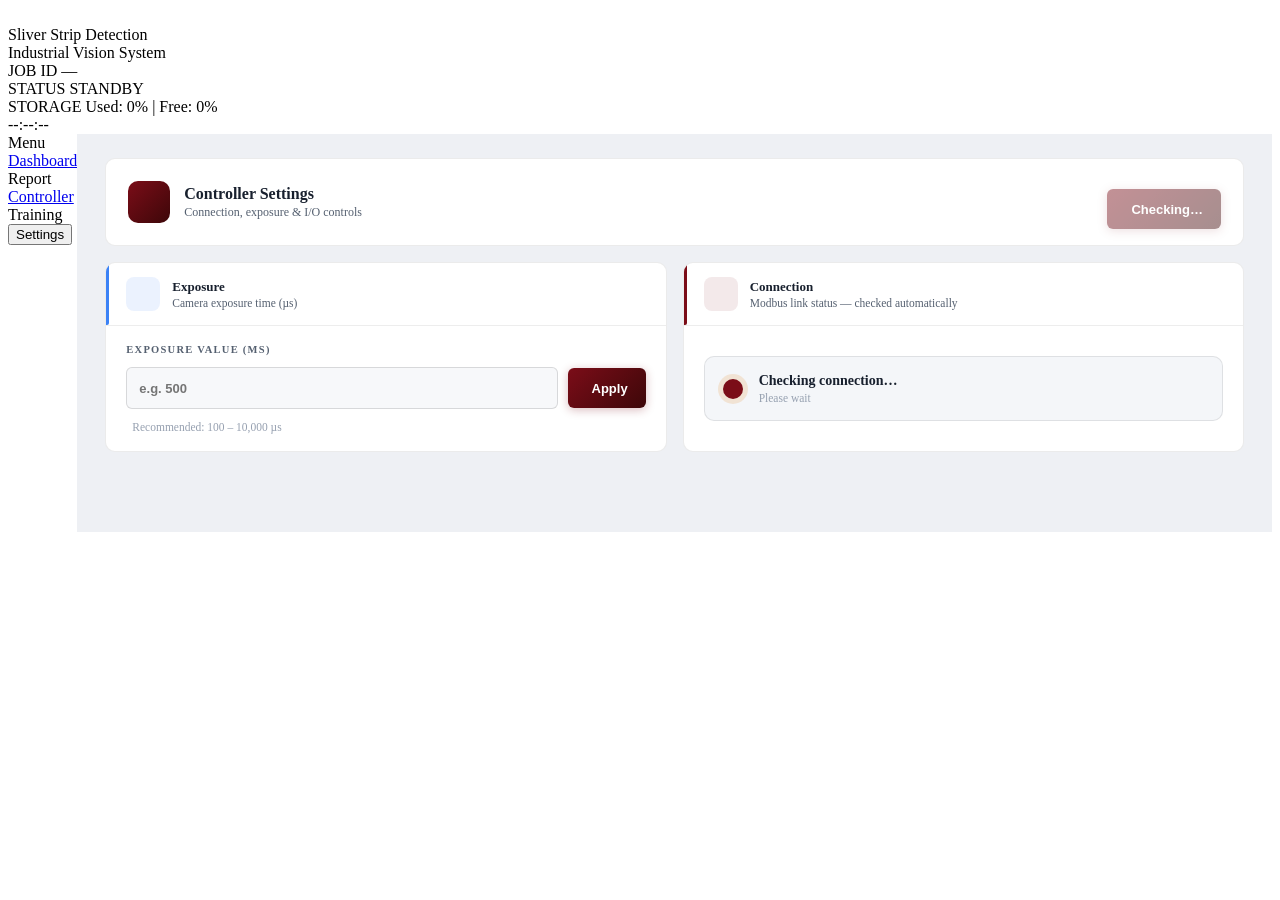
==== templates/controller.html @ 68f9f3d5 "Add controller HTML template for Sliver Strip Detection interface" ====
<!doctype html>
<html lang="en">

<head>
  <meta charset="utf-8" />
  <meta name="viewport" content="width=device-width,initial-scale=1" />
  <title>TEXA – Controller</title>
   <link rel="stylesheet" href="../static/css/all.min.css" />
  <link rel="stylesheet" href="../static/css/controller.css" />
 <link rel="stylesheet" href="../static/css/style.css" />
  <script src="qrc:///qtwebchannel/qwebchannel.js"></script>
</head>

<body>
  <div class="app">
    <!-- ═══ TOPBAR ═══ -->
    <header>
      <div class="logo-icon">
        <a href="index.html">
          <img src="../static/img/logo/logo.png" alt="" />
        </a>
      </div>
      <div class="brand">
        <div class="brand-name">Sliver Strip Detection</div>
        <div class="brand-sub">Industrial Vision System</div>
      </div>

      <div class="header-pills">
        <div class="pill">
          <span class="pill-dot" id="jobColorDot" style="background: #16a34a"></span>
          <span class="pill-lbl">JOB ID</span>
          <span class="pill-val" id="jobIdLabel">—</span>
        </div>
        <div class="pill">
          <span class="pill-dot live" id="statusDot"></span>
          <span class="pill-lbl">STATUS</span>
          <span class="pill-val" id="statusLabel">STANDBY</span>
        </div>
        <div class="pill">
          <span class="pill-lbl">STORAGE</span>
          <span class="pill-val" id="storageLabel">Used: 0% | Free: 0%</span>
        </div>
        <!-- <div class="pill">
          <span class="pill-lbl">DEFECTS</span>
          <span class="pill-val" id="hdrDefects">0</span>
        </div> -->

        <!-- <div class="pill">
          <span class="pill-lbl">ACCURACY</span>
          <span class="pill-val">98.4%</span>
        </div> -->
      </div>

      <div class="hdr-clock" id="clock">--:--:--</div>
    </header>

    <div class="body-wrap">
      <!-- ═══ SIDEBAR ═══ -->
      <aside>
        <div class="sec-lbl">Menu</div>
        <a href="index.html" class="nav-btn active" id="menuDashboard">
          <i class="fa-solid fa-gauge"></i> Dashboard
        </a>
        <div class="nav-btn" onclick="bridge?.goReport()" id="menuReport">
          <i class="fas fa-file-lines"></i> Report
        </div>
        <a
          class="nav-btn"
          href="controller.html"
          
        >
          <i class="fas fa-sliders"></i> Controller
      </a>
        <div _href="training.html" onclick="bridge?.goTraining()" class="nav-btn" id="menuTraining">
          <i class="fas fa-graduation-cap"></i> Training
        </div>
        <button class="nav-btn" onclick="openSettings()" id="menuSettings">
          <i class="fas fa-gear"></i> Settings
        </button>

      
      </aside>

      <!-- ═══ MAIN ═══ -->
      <main class="ctrl-main">
        <!-- ── PAGE HEADER ── -->
        <div class="ctrl-page-header">
          <div class="ctrl-page-header-left">
            <div class="ctrl-page-icon">
              <i class="fa-solid fa-sliders"></i>
            </div>
            <div>
              <div class="ctrl-page-name">Controller Settings</div>
              <div class="ctrl-page-sub">
                Connection, exposure &amp; I/O controls
              </div>
            </div>
          </div>
          <div class="ctrl-status-badge d-none" id="globalStatus">
            <span class="ctrl-status-dot pulse"></span>
            <span class="ctrl-status-text">Connecting…</span>
          </div>
          <div class="conn-refresh-row">
            <button class="prim-btn" id="connRefreshBtn" onclick="checkConnection()">
              <i class="fa-solid fa-rotate-right"></i>Refresh
            </button>
          </div>
        </div>

        <!-- ── TOP ROW: Exposure + Connection ── -->
        <div class="ctrl-grid-2">
          <!-- ① EXPOSURE CARD -->
          <div class="ctrl-card">
            <div class="ctrl-card-head accent-blue">
              <div class="ctrl-card-head-icon">
                <i class="fa-solid fa-camera"></i>
              </div>
              <div>
                <div class="ctrl-card-title">Exposure</div>
                <div class="ctrl-card-desc">Camera exposure time (µs)</div>
              </div>
            </div>
            <div class="ctrl-card-body">
              <label class="ctrl-field-label">Exposure Value (µs)</label>
              <div class="ctrl-inline-row">
                <input type="number" id="exposureInput" class="ctrl-input" min="0" max="100000" step="1"
                  inputmode="numeric" pattern="[0-9]*" placeholder="e.g. 500" />
                <button class="prim-btn" id="ctrlApplyBtn">
                  <i class="fa-solid fa-check"></i>Apply
                </button>
              </div>
              <div class="ctrl-hint">
                <i class="fa-solid fa-circle-info"></i>
                Recommended: 100 – 10,000 µs
              </div>
            </div>
          </div>

          <!-- ② CONNECTION CARD (auto-checked on load, no manual controls) -->
          <div class="ctrl-card">
            <div class="ctrl-card-head accent-brand">
              <div class="ctrl-card-head-icon">
                <i class="fa-solid fa-network-wired"></i>
              </div>
              <div>
                <div class="ctrl-card-title">Connection</div>
                <div class="ctrl-card-desc">
                  Modbus link status — checked automatically
                </div>
              </div>
            </div>
            <div class="ctrl-card-body conn-card-body">
              <div class="conn-status-wrap" id="connBanner">
                <div class="conn-dot-large pulse" id="connDot"></div>
                <div>
                  <div class="conn-status-text" id="connText">
                    Checking connection…
                  </div>
                  <div class="conn-status-sub" id="connSub">Please wait</div>
                </div>
              </div>

            </div>
          </div>
        </div>
        <!-- end .ctrl-grid-2 -->

        <!-- ③ MODE CARD -->
        <div id="modeSection" class="hidden-section">
          <div class="ctrl-card">
            <div class="ctrl-card-head accent-green">
              <div class="ctrl-card-head-icon">
                <i class="fa-solid fa-circle-half-stroke"></i>
              </div>
              <div>
                <div class="ctrl-card-title">Operation Mode</div>
                <div class="ctrl-card-desc">Operation mode control</div>
              </div>
              <span class="mode-status-pill" id="modeStatusPill">IDLE</span>
            </div>
            <div class="ctrl-card-body d-none">
              <div class="mode-seg " id="modeSeg" data-mode="none">
                <div class="mode-seg-glider" id="modeGlider"></div>
                <button class="mode-seg-opt" id="btnAuto" data-active="false">
                  <i class="fa-solid fa-bolt"></i><span>AUTO</span>
                </button>
                <button class="mode-seg-opt" id="btnManual" data-active="false">
                  <i class="fa-solid fa-hand"></i><span>MANUAL</span>
                </button>
              </div>
            </div>
          </div>
        </div>

        <!-- ④ MANUAL CONTROLS — 6 toggles -->
        <div id="manualSection" class="hidden-section">
          <div class="ctrl-card">
            <div class="ctrl-card-head accent-amber">
              <div class="ctrl-card-head-icon">
                <i class="fa-solid fa-wrench"></i>
              </div>
              <div>
                <div class="ctrl-card-title">Manual Controls</div>
                <div class="ctrl-card-desc">
                  Manual I/O controls — click to toggle
                </div>
              </div>
            </div>
            <div class="ctrl-card-body">
              <div class="io-grid">

                <!-- Gripper -->
                <div class="io-box" id="gripperCard" data-on="false">
                  <div class="io-box-top">
                    <div class="io-box-icon">
                      <i class="fa-solid fa-hand-rock"></i>
                    </div>
                    <label class="sw">
                      <input type="checkbox" id="gripperToggle" data-device="gripper" data-fn="setGripper" />
                      <span class="sw-track"></span>
                    </label>
                  </div>
                  <div class="io-box-name">Gripper</div>
                  <div class="io-box-sub">Mechanical grip actuator</div>
                  <div class="io-box-status-wrap">
                    <span class="io-state-off">
                      <i class="fa-solid fa-circle-xmark"></i> Gripper is OFF
                    </span>
                    <span class="io-state-on d-none">
                      <i class="fa-solid fa-circle-check"></i> Gripper is ON
                    </span>
                  </div>
                </div>

                <!-- UV Light -->
                <div class="io-box" id="uvCard" data-on="false">
                  <div class="io-box-top">
                    <div class="io-box-icon">
                      <i class="fa-solid fa-sun"></i>
                    </div>
                    <label class="sw">
                      <input type="checkbox" id="uvToggle" data-device="uv" data-fn="setUVLight" />
                      <span class="sw-track"></span>
                    </label>
                  </div>
                  <div class="io-box-name">UV Light</div>
                  <div class="io-box-sub">Ultraviolet illumination</div>
                  <div class="io-box-status-wrap">
                    <span class="io-state-off">
                      <i class="fa-solid fa-circle-xmark"></i> UV Light is OFF
                    </span>
                    <span class="io-state-on d-none">
                      <i class="fa-solid fa-circle-check"></i> UV Light is ON
                    </span>
                  </div>
                </div>

                <!-- Relay 1 -->
                <div class="io-box" id="relay1Card" data-on="false">
                  <div class="io-box-top">
                    <div class="io-box-icon">
                      <i class="fa-solid fa-bolt"></i>
                    </div>
                    <label class="sw">
                      <input type="checkbox" id="relay1Toggle" data-device="relay1" data-fn="setRelay1" />
                      <span class="sw-track"></span>
                    </label>
                  </div>
                  <div class="io-box-name">Relay 1</div>
                  <div class="io-box-sub">Output relay channel 1</div>
                  <div class="io-box-status-wrap">
                    <span class="io-state-off">
                      <i class="fa-solid fa-circle-xmark"></i> Relay 1 is OFF
                    </span>
                    <span class="io-state-on d-none">
                      <i class="fa-solid fa-circle-check"></i> Relay 1 is ON
                    </span>
                  </div>
                </div>

                <!-- Relay 2 -->
                <div class="io-box" id="relay2Card" data-on="false">
                  <div class="io-box-top">
                    <div class="io-box-icon">
                      <i class="fa-solid fa-bolt"></i>
                    </div>
                    <label class="sw">
                      <input type="checkbox" id="relay2Toggle" data-device="relay2" data-fn="setRelay2" />
                      <span class="sw-track"></span>
                    </label>
                  </div>
                  <div class="io-box-name">Relay 2</div>
                  <div class="io-box-sub">Output relay channel 2</div>
                  <div class="io-box-status-wrap">
                    <span class="io-state-off">
                      <i class="fa-solid fa-circle-xmark"></i> Relay 2 is OFF
                    </span>
                    <span class="io-state-on d-none">
                      <i class="fa-solid fa-circle-check"></i> Relay 2 is ON
                    </span>
                  </div>
                </div>

                <!-- Conveyor Belt -->
                <div class="io-box" id="conveyorCard" data-on="false">
                  <div class="io-box-top">
                    <div class="io-box-icon">
                      <i class="fa-solid fa-arrows-left-right"></i>
                    </div>
                    <label class="sw">
                      <input type="checkbox" id="conveyorToggle" data-device="conveyor" data-fn="setConveyor" />
                      <span class="sw-track"></span>
                    </label>
                  </div>
                  <div class="io-box-name">Conveyor Belt</div>
                  <div class="io-box-sub">Belt motor control</div>
                  <div class="io-box-status-wrap">
                    <span class="io-state-off">
                      <i class="fa-solid fa-circle-xmark"></i> Conveyor Belt is OFF
                    </span>
                    <span class="io-state-on d-none">
                      <i class="fa-solid fa-circle-check"></i> Conveyor Belt is ON
                    </span>
                  </div>
                </div>

                <!-- Sensor Light -->
                <div class="io-box" id="sensorCard" data-on="false">
                  <div class="io-box-top">
                    <div class="io-box-icon">
                      <i class="fa-solid fa-lightbulb"></i>
                    </div>
                    <label class="sw">
                      <input type="checkbox" id="sensorToggle" data-device="sensor" data-fn="setSensorLight" />
                      <span class="sw-track"></span>
                    </label>
                  </div>
                  <div class="io-box-name">Sensor Light</div>
                  <div class="io-box-sub">Inspection ring light</div>
                  <div class="io-box-status-wrap">
                    <span class="io-state-off">
                      <i class="fa-solid fa-circle-xmark"></i> Sensor Light is OFF
                    </span>
                    <span class="io-state-on d-none">
                      <i class="fa-solid fa-circle-check"></i> Sensor Light is ON
                    </span>
                  </div>
                </div>

              </div>
              <!-- end .io-grid -->
            </div>
          </div>
        </div>
      </main>
    </div>
  </div>

  <!-- TOAST -->
  <div class="toast" id="toast"></div>

  <!-- ═══ ERROR MODAL ═══ -->
  <div class="err-overlay" id="errOverlay" style="display: none">
    <div class="err-box">
      <div class="err-icon-ring">
        <i class="fa-solid fa-triangle-exclamation"></i>
      </div>
      <div class="err-title">Error</div>
      <div class="err-msg" id="errMsg"></div>
      <button class="err-dismiss-btn" id="errDismiss">
        <i class="fa-solid fa-xmark"></i>Dismiss
      </button>
    </div>
  </div>
  <script src="../static/script/controller.js"></script>
</body>

</html>
---- static/css/controller.css ----
/* ================================================================
   CONTROLLER.CSS — Simple, neat design. No gap; margin only.
================================================================ */

/* ── Body layout ── */
.body-wrap {
  display: flex;
  flex: 1;
  overflow: hidden;
}

/* ── Toast ── */
.toast {
  position: fixed;
  right: 24px;
  top: 24px;
  padding: 12px 20px;
  border-radius: 8px;
  background: #fff;
  font-size: 13px;
  font-weight: 700;
  box-shadow:
    0 6px 24px rgba(0, 0, 0, 0.13),
    0 2px 6px rgba(0, 0, 0, 0.06);
  display: none;
  z-index: 3000;
  animation: toastSlide 0.24s cubic-bezier(0.34, 1.3, 0.64, 1);
}
@keyframes toastSlide {
  from {
    transform: translateX(40px);
    opacity: 0;
  }
  to {
    transform: translateX(0);
    opacity: 1;
  }
}
.toast.ok {
  border-left: 4px solid var(--green, #16a34a);
  color: #15803d;
}
.toast.err {
  border-left: 4px solid var(--err, #c81c28);
  color: #b91c1c;
}
.toast.warn {
  border-left: 4px solid var(--amber, #7b0d18);
  color: #b45309;
}

/* ================================================================
   MAIN CANVAS
================================================================ */
.ctrl-main {
  flex: 1;
  overflow-y: auto;
  background: var(--bg, #eef0f4);
  padding: 24px 28px 48px;
  display: flex;
  flex-direction: column;
}

/* Vertical spacing between every direct child — margin only */
.ctrl-main > * + * {
  margin-top: 16px;
}

/* ================================================================
   PAGE HEADER
================================================================ */
.ctrl-page-header {
  display: flex;
  align-items: center;
  justify-content: space-between;
  background: var(--panel, #fff);
  border-radius: var(--r-lg, 10px);
  border: 1px solid var(--border, rgba(0, 0, 0, 0.08));
  box-shadow: var(--shadow-sm);
  padding: 16px 22px;
}

.ctrl-page-header-left {
  display: flex;
  align-items: center;
}

.ctrl-page-icon {
  width: 42px;
  height: 42px;
  border-radius: 10px;
  background: linear-gradient(
    135deg,
    var(--brand, #7b0d18) 0%,
    var(--brand-deeper, #3d0709) 100%
  );
  color: #fff;
  display: flex;
  align-items: center;
  justify-content: center;
  font-size: 17px;
  flex-shrink: 0;
  margin-right: 14px;
}

.ctrl-page-name {
  font-size: 16px;
  font-weight: 800;
  color: var(--text, #18202e);
}

.ctrl-page-sub {
  font-size: 12px;
  color: var(--text-dim, #556070);
  margin-top: 2px;
}

/* Global status badge */
.ctrl-status-badge {
  display: flex;
  align-items: center;
  padding: 8px 16px;
  border-radius: 999px;
  background: #f4f6f9;
  border: 1px solid var(--border);
  font-size: 12px;
  font-weight: 700;
  color: var(--text, #18202e);
  letter-spacing: 0.02em;
}

.ctrl-status-dot {
  width: 9px;
  height: 9px;
  border-radius: 50%;
  flex-shrink: 0;
  margin-right: 9px;
  transition:
    background 0.3s,
    box-shadow 0.3s;
}
.ctrl-status-dot.idle {
  background: #94a3b8;
}
.ctrl-status-dot.ok {
  background: var(--green, #16a34a);
  box-shadow: 0 0 0 3px rgba(22, 163, 74, 0.18);
}
.ctrl-status-dot.err {
  background: var(--err, #c81c28);
  box-shadow: 0 0 0 3px rgba(200, 28, 40, 0.18);
}
.ctrl-status-dot.pulse {
  background: var(--amber, #7b0d18);
  animation: dotPulse 0.9s ease-in-out infinite;
}

@keyframes dotPulse {
  0%,
  100% {
    opacity: 1;
    box-shadow: 0 0 0 3px rgba(217, 119, 6, 0.22);
  }
  50% {
    opacity: 0.35;
    box-shadow: 0 0 0 2px rgba(217, 119, 6, 0.08);
  }
}

/* ================================================================
   2-COLUMN ROW — margin only, no gap
================================================================ */
.ctrl-grid-2 {
  display: flex;
  align-items: stretch;
}

.ctrl-grid-2 > .ctrl-card {
  flex: 1;
}

.ctrl-grid-2 > .ctrl-card + .ctrl-card {
  margin-left: 16px;
}

/* ================================================================
   CARD
================================================================ */
.ctrl-card {
  background: var(--panel, #fff);
  border-radius: var(--r-lg, 10px);
  border: 1px solid var(--border, rgba(0, 0, 0, 0.08));
  box-shadow: var(--shadow-sm);
  overflow: hidden;
  display: flex;
  flex-direction: column;
}

/* ── Card header strip ── */
.ctrl-card-head {
  display: flex;
  align-items: center;
  padding: 14px 20px;
  border-bottom: 1px solid var(--border, rgba(0, 0, 0, 0.07));
  position: relative;
}

.ctrl-card-head::before {
  content: "";
  position: absolute;
  left: 0;
  top: 0;
  bottom: 0;
  width: 3px;
  border-radius: 0 2px 2px 0;
}
.ctrl-card-head.accent-blue::before {
  background: #3b82f6;
}
.ctrl-card-head.accent-brand::before {
  background: var(--brand, #7b0d18);
}
.ctrl-card-head.accent-green::before {
  background: var(--green, #16a34a);
}
.ctrl-card-head.accent-amber::before {
  background: var(--amber, #7b0d18);
}

.ctrl-card-head-icon {
  width: 34px;
  height: 34px;
  border-radius: 8px;
  display: flex;
  align-items: center;
  justify-content: center;
  font-size: 14px;
  flex-shrink: 0;
  margin-right: 12px;
}

.accent-blue .ctrl-card-head-icon {
  background: rgba(59, 130, 246, 0.1);
  color: #3b82f6;
}
.accent-brand .ctrl-card-head-icon {
  background: rgba(123, 13, 24, 0.09);
  color: var(--brand, #7b0d18);
}
.accent-green .ctrl-card-head-icon {
  background: rgba(22, 163, 74, 0.1);
  color: var(--green, #16a34a);
}
.accent-amber .ctrl-card-head-icon {
  background: rgba(217, 119, 6, 0.1);
  color: var(--amber, #7b0d18);
}

.ctrl-card-title {
  font-size: 13px;
  font-weight: 800;
  color: var(--text, #18202e);
}

.ctrl-card-desc {
  font-size: 11.5px;
  color: var(--text-dim, #556070);
  margin-top: 2px;
}

/* ── Card body ── */
.ctrl-card-body {
  padding: 18px 20px;
  display: flex;
  flex-direction: column;
  flex: 1;
}

.ctrl-card-body > * + * {
  margin-top: 12px;
}

/* Field label */
.ctrl-field-label {
  font-size: 10.5px;
  font-weight: 700;
  letter-spacing: 0.12em;
  text-transform: uppercase;
  color: var(--text-dim, #556070);
  display: block;
}

/* Hint */
.ctrl-hint {
  display: flex;
  align-items: center;
  font-size: 11.5px;
  color: var(--text-faint, #96a0b0);
  font-weight: 500;
}
.ctrl-hint i {
  margin-right: 6px;
}

/* ================================================================
   INLINE ROW (input + button side by side) — margin only
================================================================ */
.ctrl-inline-row {
  display: flex;
  align-items: center;
}

.ctrl-inline-row > * + * {
  margin-left: 10px;
}

/* ================================================================
   INPUTS & SELECT
================================================================ */
.ctrl-input {
  flex: 1;
  height: 40px;
  padding: 0 12px;
  border-radius: var(--r, 6px);
  border: 1.5px solid var(--border-med, rgba(0, 0, 0, 0.13));
  background: #f7f8fa;
  font-size: 13px;
  font-weight: 600;
  color: var(--text, #18202e);
  outline: none;
  transition:
    border-color 0.18s,
    box-shadow 0.18s;
}
.ctrl-input:focus {
  border-color: var(--brand, #7b0d18);
  background: #fff;
  box-shadow: 0 0 0 3px rgba(123, 13, 24, 0.09);
}

.ctrl-select {
  flex: 1;
  height: 40px;
  padding: 0 10px;
  border-radius: var(--r, 6px);
  border: 1.5px solid var(--border-med, rgba(0, 0, 0, 0.13));
  background: #f7f8fa;
  font-size: 13px;
  font-weight: 600;
  color: var(--text, #18202e);
  outline: none;
  cursor: pointer;
  appearance: auto;
  transition: border-color 0.18s;
}
.ctrl-select:focus {
  border-color: var(--brand, #7b0d18);
  background: #fff;
  box-shadow: 0 0 0 3px rgba(123, 13, 24, 0.09);
}

/* ================================================================
   PRIMARY BUTTON
================================================================ */
.prim-btn {
  display: inline-flex;
  align-items: center;
  height: 40px;
  padding: 0 18px;
  border: none;
  border-radius: var(--r, 6px);
  background: linear-gradient(
    135deg,
    var(--brand, #7b0d18) 0%,
    var(--brand-deeper, #3d0709) 100%
  );
  color: #fff;
  font-size: 13px;
  font-weight: 700;
  white-space: nowrap;
  cursor: pointer;
  transition:
    transform 0.14s,
    box-shadow 0.18s,
    filter 0.18s;
  box-shadow: 0 2px 10px rgba(123, 13, 24, 0.28);
}
.prim-btn i {
  margin-right: 6px;
}
.prim-btn:hover:not(:disabled) {
  transform: translateY(-1px);
  filter: brightness(1.06);
  box-shadow: 0 5px 16px rgba(123, 13, 24, 0.34);
}
.prim-btn:disabled {
  opacity: 0.45;
  cursor: not-allowed;
}

.btn-spinner {
  width: 13px;
  height: 13px;
  border: 2px solid rgba(255, 255, 255, 0.3);
  border-top-color: #fff;
  border-radius: 50%;
  animation: spin 0.7s linear infinite;
}
@keyframes spin {
  to {
    transform: rotate(360deg);
  }
}

/* ================================================================
   CONNECTION STATUS (auto-only, no controls)
================================================================ */
.conn-card-body {
  justify-content: center;
}

.conn-refresh-row {
  display: flex;
  justify-content: flex-end;
  margin-top: 14px;
}

.conn-status-wrap {
  display: flex;
  align-items: center;
  padding: 16px 18px;
  border-radius: var(--r-lg, 10px);
  background: #f4f6f9;
  border: 1.5px solid var(--border, rgba(0, 0, 0, 0.09));
  transition:
    background 0.3s,
    border-color 0.3s;
}

.conn-status-wrap.ok-state {
  background: rgba(22, 163, 74, 0.07);
  border-color: rgba(22, 163, 74, 0.35);
}

.conn-status-wrap.err-state {
  background: rgba(200, 28, 40, 0.06);
  border-color: rgba(200, 28, 40, 0.3);
}

/* Large status dot */
.conn-dot-large {
  width: 20px;
  height: 20px;
  border-radius: 50%;
  flex-shrink: 0;
  margin-right: 16px;
  transition:
    background 0.3s,
    box-shadow 0.3s;
}

.conn-dot-large.ok {
  background: #16a34a;
  box-shadow:
    0 0 0 5px rgba(22, 163, 74, 0.2),
    0 0 12px rgba(22, 163, 74, 0.4);
}

.conn-dot-large.err {
  background: #c81c28;
  box-shadow:
    0 0 0 5px rgba(200, 28, 40, 0.2),
    0 0 12px rgba(200, 28, 40, 0.4);
}

.conn-dot-large.pulse {
  background: #7b0d18;
  box-shadow: 0 0 0 5px rgba(217, 119, 6, 0.15);
  animation: dotPulse 0.9s ease-in-out infinite;
}

.conn-status-text {
  font-size: 14px;
  font-weight: 700;
  color: var(--text, #18202e);
  transition: color 0.3s;
}

.conn-status-wrap.ok-state .conn-status-text {
  color: #15803d;
}
.conn-status-wrap.err-state .conn-status-text {
  color: #b91c1c;
}

.conn-status-sub {
  font-size: 11.5px;
  color: var(--text-faint, #96a0b0);
  margin-top: 3px;
}

/* ── keep old conn-dot for global badge ── */
.conn-dot {
  width: 9px;
  height: 9px;
  border-radius: 50%;
  flex-shrink: 0;
  margin-right: 10px;
  transition:
    background 0.3s,
    box-shadow 0.3s;
}
.conn-dot.ok {
  background: var(--green, #16a34a);
  box-shadow: 0 0 0 3px rgba(22, 163, 74, 0.18);
}
.conn-dot.err {
  background: var(--err, #c81c28);
  box-shadow: 0 0 0 3px rgba(200, 28, 40, 0.18);
}
.conn-dot.pulse {
  background: var(--amber, #7b0d18);
  animation: dotPulse 0.9s ease-in-out infinite;
}

/* ================================================================
   SECTION REVEAL ANIMATION
================================================================ */
.hidden-section {
  max-height: 0;
  overflow: hidden;
  opacity: 0;
  transition:
    max-height 0.4s ease,
    opacity 0.3s ease;
  pointer-events: none;
}
.visible-section {
  max-height: 800px;
  opacity: 1;
  overflow: visible;
  pointer-events: auto;
  transition:
    max-height 0.4s ease,
    opacity 0.3s ease;
}

/* ================================================================
   MODE SECTION
================================================================ */
/* Pill in the card header */
.mode-status-pill {
  margin-left: auto;
  font-size: 10px;
  font-weight: 800;
  letter-spacing: 0.14em;
  text-transform: uppercase;
  padding: 4px 12px;
  border-radius: 999px;
  background: #e5e7eb;
  color: #94a3b8;
  transition:
    background 0.3s,
    color 0.3s;
}
.mode-status-pill.pill-auto {
  background: rgba(123, 13, 24, 0.1);
  color: var(--brand, #7b0d18);
  border: 1px solid rgba(123, 13, 24, 0.18);
}
.mode-status-pill.pill-manual {
  background: rgba(217, 119, 6, 0.1);
  color: var(--amber, #7b0d18);
  border: 1px solid rgba(217, 119, 6, 0.22);
}

/* ================================================================
   MODE SEGMENTED CONTROL — read-only status display
================================================================ */
.mode-seg {
  position: relative;
  display: flex;
  align-items: stretch;
  background: #f0f2f5;
  border-radius: 12px;
  padding: 5px;
  border: 1px solid var(--border, rgba(0, 0, 0, 0.09));
  width: 100%;
  pointer-events: none; /* read-only — no clicks */
  user-select: none;
}

/* The sliding white pill */
.mode-seg-glider {
  position: absolute;
  top: 5px;
  bottom: 5px;
  left: 5px;
  width: calc(50% - 5px);
  border-radius: 9px;
  background: #fff;
  box-shadow:
    0 2px 8px rgba(0, 0, 0, 0.1),
    0 1px 3px rgba(0, 0, 0, 0.06);
  transition:
    transform 0.28s cubic-bezier(0.4, 0, 0.2, 1),
    background 0.28s;
  pointer-events: none;
  z-index: 0;
}

/* Glider slides right when manual is active */
.mode-seg[data-mode="manual"] .mode-seg-glider {
  transform: translateX(100%);
  background: rgba(217, 119, 6, 0.08);
  box-shadow:
    0 2px 8px rgba(217, 119, 6, 0.1),
    0 1px 3px rgba(0, 0, 0, 0.05);
}
.mode-seg[data-mode="auto"] .mode-seg-glider {
  background: rgba(123, 13, 24, 0.06);
  box-shadow:
    0 2px 8px rgba(123, 13, 24, 0.1),
    0 1px 3px rgba(0, 0, 0, 0.05);
}

/* Each option button */
.mode-seg-opt {
  position: relative;
  z-index: 1;
  flex: 1;
  display: flex;
  align-items: center;
  justify-content: center;
  gap: 9px;
  padding: 13px 20px;
  border: none;
  background: transparent;
  font-size: 13px;
  font-weight: 800;
  letter-spacing: 0.07em;
  color: #94a3b8;
  cursor: default;
  border-radius: 8px;
  transition: color 0.22s;
  white-space: nowrap;
}
.mode-seg-opt i {
  font-size: 13px;
  transition: color 0.22s;
}

/* Active states */
#btnAuto[data-active="true"] {
  color: var(--brand, #7b0d18);
}
#btnManual[data-active="true"] {
  color: #92400e;
}

/* Read-only badge in card header */
.readonly-badge {
  margin-left: auto;
  font-size: 10px;
  font-weight: 700;
  letter-spacing: 0.1em;
  padding: 4px 10px;
  border-radius: 999px;
  background: rgba(148, 163, 184, 0.12);
  color: #94a3b8;
  border: 1px solid rgba(148, 163, 184, 0.25);
  white-space: nowrap;
  display: flex;
  align-items: center;
  gap: 5px;
}

/* ================================================================
   UTILITY
================================================================ */
.d-none {
  display: none !important;
}

/* ================================================================
   IO GRID — 3 boxes per row
================================================================ */
.io-grid {
  display: grid;
  grid-template-columns: repeat(3, 1fr);
  gap: 12px;
}

/* Individual IO box card */
.io-box {
  border: 1.5px solid var(--border, rgba(0, 0, 0, 0.09));
  border-radius: 10px;
  padding: 14px 14px 12px;
  background: #f9fafb;
  display: flex;
  flex-direction: column;
  cursor: pointer;
  transition:
    border-color 0.22s,
    background 0.22s,
    box-shadow 0.22s;
}

.io-box[data-on="true"] {
  border-color: rgba(22, 163, 74, 0.35);
  background: rgba(22, 163, 74, 0.04);
  box-shadow: 0 0 0 3px rgba(22, 163, 74, 0.07);
}

/* Top row: icon + toggle */
.io-box-top {
  display: flex;
  align-items: center;
  justify-content: space-between;
  margin-bottom: 10px;
}

.io-box-icon {
  width: 36px;
  height: 36px;
  border-radius: 8px;
  background: rgba(123, 13, 24, 0.08);
  color: var(--brand, #7b0d18);
  display: flex;
  align-items: center;
  justify-content: center;
  font-size: 15px;
  flex-shrink: 0;
  transition:
    background 0.22s,
    color 0.22s;
}
.io-box[data-on="true"] .io-box-icon {
  background: rgba(22, 163, 74, 0.12);
  color: var(--green, #16a34a);
}

/* Name & sub */
.io-box-name {
  font-size: 13px;
  font-weight: 800;
  color: var(--text, #18202e);
  margin-bottom: 2px;
}
.io-box-sub {
  font-size: 10.5px;
  color: var(--text-faint, #96a0b0);
  margin-bottom: 10px;
  line-height: 1.4;
}

/* Status text at bottom */
.io-box-status-wrap {
  margin-top: auto;
  padding-top: 8px;
  border-top: 1px solid var(--border, rgba(0, 0, 0, 0.07));
  font-size: 11px;
  font-weight: 700;
  letter-spacing: 0.06em;
}

.io-state-off {
  color: var(--text-faint, #96a0b0);
  display: flex;
  align-items: center;
  gap: 5px;
}
.io-state-off i { color: #cbd5e1; }
.io-state-off i{margin-right: 10px;}
.io-state-on {
  color: var(--green, #16a34a);
  display: flex;
  align-items: center;
  gap: 5px;
}
.io-state-on i { color: var(--green, #16a34a); }
.io-state-on i{margin-right: 10px;}
/* Show/hide status spans via data-on on the card */
.io-box[data-on="true"]  .io-state-off { display: none !important; }
.io-box[data-on="true"]  .io-state-on  { display: flex !important; }
.io-box[data-on="false"] .io-state-on  { display: none !important; }
.io-box[data-on="false"] .io-state-off { display: flex !important; }

/* ── Legacy toggle row styles kept for reference (unused) ── */
.toggle-name { font-size: 13.5px; font-weight: 700; color: var(--text, #18202e); }
.toggle-sub  { font-size: 11px; color: var(--text-faint, #96a0b0); margin-top: 2px; }

/* ================================================================
   SIMPLE TOGGLE SWITCH — PyQt5 WebEngine compatible
   NOTE: inset shorthand unsupported in older Chromium/Qt.
         Use explicit top/right/bottom/left instead.
================================================================ */
.sw {
  position: relative;
  display: inline-block;
  width: 42px;
  height: 24px;
  cursor: pointer;
  flex-shrink: 0;
  opacity: 0;
}

.sw input {
  position: absolute;
  top: 0;
  left: 0;
  right: 0;
  bottom: 0;
  width: 100%;
  height: 100%;
  opacity: 0;
  cursor: pointer;
  margin: 0;
  padding: 0;
  z-index: 1;
}

.sw-track {
  position: absolute;
  top: 0;
  left: 0;
  right: 0;
  bottom: 0;
  border-radius: 999px;
  background: #d1d5db;
  transition: background 0.25s;
  pointer-events: none;
}

.sw-track::after {
  content: "";
  position: absolute;
  top: 3px;
  left: 3px;
  width: 18px;
  height: 18px;
  border-radius: 50%;
  background: #fff;
  box-shadow: 0 1px 4px rgba(0, 0, 0, 0.25);
  transition: left 0.25s cubic-bezier(0.4, 0, 0.2, 1);
}

/* ON state — .on class (JS) or :checked (CSS) */
.sw.on .sw-track,
.sw input:checked + .sw-track {
  background: #16a34a;
}

.sw.on .sw-track::after,
.sw input:checked + .sw-track::after {
  left: calc(100% - 21px);
}

/* ================================================================
   ERROR MODAL
================================================================ */
.err-overlay {
  position: fixed;
  inset: 0;
  transform: translate(-50%, -50%);
  top: 50%;
  left: 50%;
  width: 100%;
  height: 100%;
  background: rgba(0, 0, 0, 0.5);
  backdrop-filter: blur(4px);
  -webkit-backdrop-filter: blur(4px);
  display: flex;
  align-items: center;
  justify-content: center;
  z-index: 9999;
  opacity: 0;
  transition: opacity 0.26s ease;
}
.err-overlay.open {
  opacity: 1;
}

.err-box {
  background: #fff;
  border-radius: 16px;
  box-shadow:
    0 20px 50px rgba(0, 0, 0, 0.2),
    0 4px 12px rgba(0, 0, 0, 0.07);
  padding: 34px 30px 28px;
  width: 340px;
  text-align: center;
  transform: scale(0.9) translateY(10px);
  transition:
    transform 0.28s cubic-bezier(0.34, 1.38, 0.64, 1),
    opacity 0.26s ease;
  opacity: 0;
}
.err-overlay.open .err-box {
  transform: scale(1) translateY(0);
  opacity: 1;
}

.err-icon-ring {
  width: 56px;
  height: 56px;
  border-radius: 50%;
  background: rgba(200, 28, 40, 0.1);
  color: var(--err, #c81c28);
  font-size: 22px;
  display: flex;
  align-items: center;
  justify-content: center;
  margin: 0 auto 16px;
  border: 2px solid rgba(200, 28, 40, 0.14);
}

.err-title {
  font-size: 17px;
  font-weight: 800;
  color: var(--text, #18202e);
  margin-bottom: 8px;
}

.err-msg {
  font-size: 12.5px;
  color: var(--text-dim, #556070);
  line-height: 1.7;
  margin-bottom: 22px;
  word-break: break-word;
}

.err-dismiss-btn {
  display: inline-flex;
  align-items: center;
  padding: 0 28px;
  height: 40px;
  border-radius: 8px;
  border: none;
  background: linear-gradient(
    135deg,
    var(--brand, #7b0d18) 0%,
    var(--brand-deeper, #3d0709) 100%
  );
  color: #fff;
  font-size: 13px;
  font-weight: 700;
  cursor: pointer;
  box-shadow: 0 3px 10px rgba(123, 13, 24, 0.25);
  transition:
    transform 0.14s,
    filter 0.18s;
}
.err-dismiss-btn i {
  margin-right: 7px;
}
.err-dismiss-btn:hover {
  transform: translateY(-1px);
  filter: brightness(1.08);
}

.ctrl-saved-row {
  display: flex;
  align-items: center;
  gap: 6px;
  margin-top: 10px;
  padding: 7px 12px;
  border-radius: 8px;
  background: color-mix(in srgb, var(--accent-blue, #3b82f6) 10%, transparent);
  border: 1px solid
    color-mix(in srgb, var(--accent-blue, #3b82f6) 25%, transparent);
  font-size: 0.82rem;
  color: var(--text-secondary, #6b7280);
}
.ctrl-saved-row i {
  color: var(--accent-blue, #3b82f6);
  font-size: 0.78rem;
}
.ctrl-saved-row span {
  font-weight: 700;
  color: var(--text-primary, #111827);
  font-variant-numeric: tabular-nums;
}

/* ================================================================
   IO GRID -- AUTO mode disabled overlay
================================================================ */
.io-grid--disabled {
  position: relative;
  pointer-events: none;
  user-select: none;
}

.io-grid--disabled::after {
  content: "Auto mode active — manual controls locked";
  top: -55px;
  right: 0;
  position: absolute;
  inset: -8px;
  background: rgba(248, 250, 252, 0.72);
  backdrop-filter: blur(2px);
  -webkit-backdrop-filter: blur(2px);
  border-radius: 12px;
  display: flex;
  align-items: center;
  justify-content: center;
  font-size: 11.5px;
  font-weight: 700;
  letter-spacing: 0.06em;
  color: #96a0b0;
  text-transform: uppercase;
  padding: 5px;
  border: 1.5px dashed rgba(150, 160, 176, 0.35);
}

.io-grid--disabled .io-box {
  opacity: 0.45;
  filter: grayscale(0.4);
}
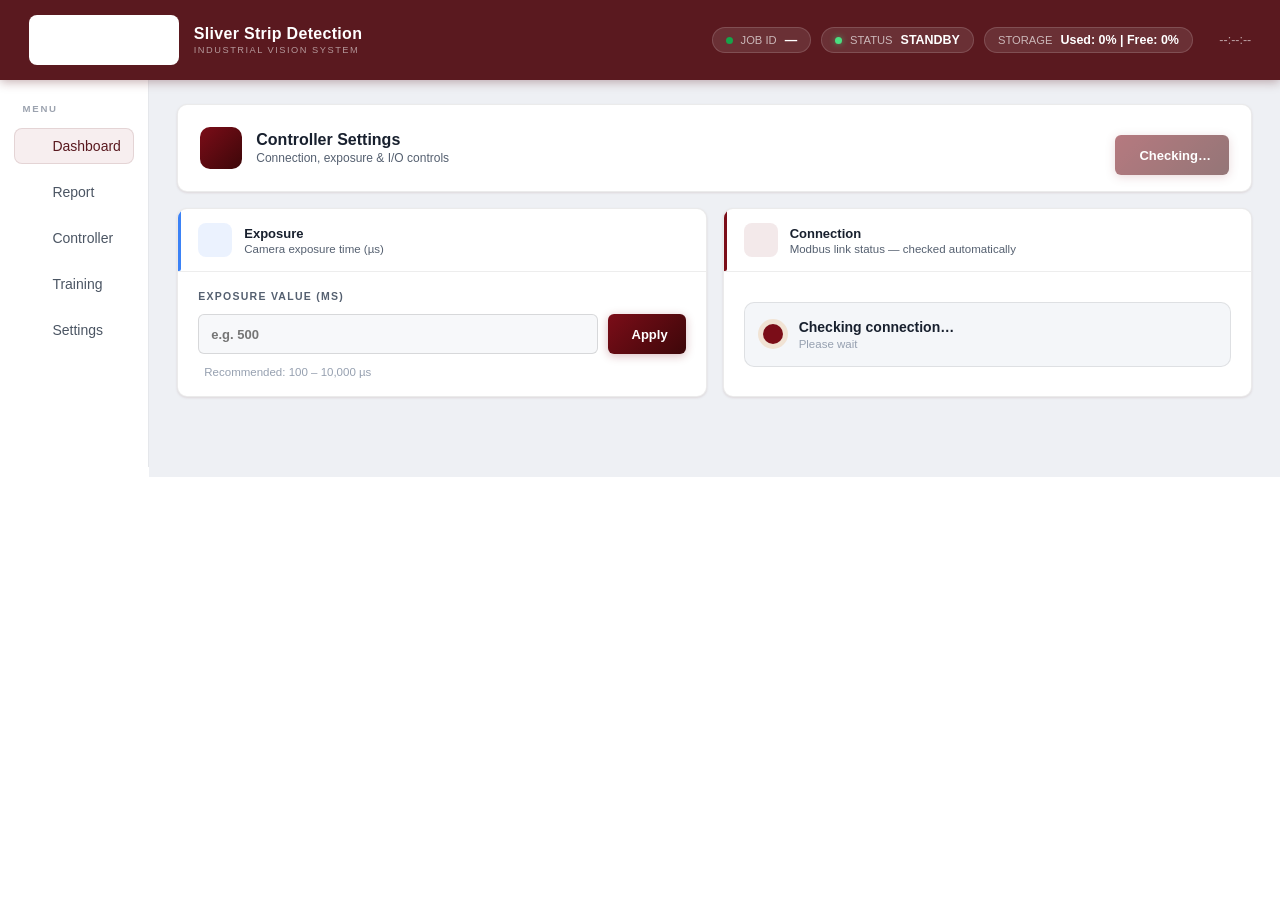
==== commit a326d4fb: "updated prediction interval timing, shift form" ====
--- a/templates/controller.html
+++ b/templates/controller.html
@@ -355,6 +355,227 @@
       </main>
     </div>
   </div>
+  <!-- SETTINGS MODAL -->
+<div id="settingsModal" class="modal">
+  <div class="modal-box">
+    <div class="modal-head">
+      <i class="fas fa-gear"></i>
+      <div class="modal-head-title">Detection Settings</div>
+    </div>
+
+    <div class="modal-body">
+      <div class="modal-tabs">
+        <button class="modal-tab" onclick="switchTab('detection')">
+          Detection Mode
+        </button>
+        <button class="modal-tab" onclick="switchTab('threshold')">
+          Threshold
+        </button>
+        <button class="modal-tab active" onclick="switchTab('shift')">
+          Shift Timing
+        </button>
+      </div>
+
+      <!-- Detection Mode Tab -->
+      <div id="detectionTab" class="tab-content">
+        <span class="sel-lbl" style="display: block; margin-bottom: 8px">
+          Detection Mode
+        </span>
+
+        <div class="mode-toggle">
+          <input
+            type="radio"
+            name="mode"
+            id="modeDefault"
+            value="default"
+            checked
+            onchange="toggleManual()"
+          />
+          <label for="modeDefault">Default</label>
+
+          <input
+            type="radio"
+            name="mode"
+            id="modeManual"
+            value="manual"
+            onchange="toggleManual()"
+          />
+          <label for="modeManual">Manual</label>
+        </div>
+
+        <div id="defaultInfo" style="margin: 12px 0 4px">
+          <input
+            type="text"
+            value="6.3.1"
+            readonly
+            style="
+              width: 100%;
+              padding: 11px 14px;
+              font-size: 0.95rem;
+              font-weight: 500;
+              border: 1px solid rgba(90, 25, 31, 0.25);
+              border-radius: 8px;
+              background: #fefefe;
+              color: var(--primary);
+              cursor: default;
+              box-shadow: inset 0 1px 3px rgba(0, 0, 0, 0.03);
+            "
+          />
+
+          <p
+            style="
+              font-size: 0.74rem;
+              color: var(--gray-500, #6b7280);
+              margin-top: 10px;
+              text-align: center;
+            "
+          >
+            Mode is locked to Default in current system configuration
+          </p>
+        </div>
+
+        <div id="manualControls" style="display: none">
+          <div class="slider-block">
+            <div class="slider-row">
+              <div class="slider-top">
+                <span class="slider-name">Exposure</span>
+                <input
+                  type="number"
+                  id="lowerValue"
+                  class="slider-num"
+                  value="35"
+                  min="0"
+                  max="100"
+                  oninput="document.getElementById('lowerSlider').value = this.value"
+                />
+              </div>
+
+              <input
+                type="range"
+                id="lowerSlider"
+                min="0"
+                max="100"
+                value="35"
+                oninput="document.getElementById('lowerValue').value = this.value"
+              />
+            </div>
+          </div>
+        </div>
+      </div>
+
+      <!-- Threshold Tab -->
+      <div id="thresholdTab" class="tab-content">
+        <span class="sel-lbl" style="display: block; margin-bottom: 8px">
+          Threshold Value
+        </span>
+
+        <input
+          type="number"
+          id="thresholdValue"
+          placeholder="Enter threshold value"
+          value="75"
+          min="0"
+          max="100"
+          style="
+            width: 100%;
+            padding: 11px 14px;
+            font-size: 0.95rem;
+            font-weight: 500;
+            border: 1px solid rgba(90, 25, 31, 0.25);
+            border-radius: 8px;
+            background: #ffffff;
+            color: var(--primary);
+            box-shadow: inset 0 1px 3px rgba(0, 0, 0, 0.03);
+          "
+        />
+
+        <p
+          style="
+            font-size: 0.74rem;
+            color: var(--gray-500, #6b7280);
+            margin-top: 10px;
+          "
+        >
+          Adjust threshold to control detection sensitivity. Higher values
+          require more confidence.
+        </p>
+      </div>
+
+      <!-- Shift Timing Tab -->
+      <div id="shiftTab" class="tab-content active">
+        <span class="sel-lbl" style="display: block; margin-bottom: 8px">
+          Create / Update Shift Timing
+        </span>
+
+        <div class="form-field">
+          <label for="shiftName">
+            Shift Name <span style="color: #ef233c">*</span>
+          </label>
+          <input
+            type="text"
+            id="shiftName"
+            placeholder="e.g. Shift 1"
+            autocomplete="off"
+          />
+        </div>
+
+        <div class="form-field">
+          <label for="shiftStart">
+            Start Time <span style="color: #ef233c">*</span>
+          </label>
+          <input type="time" id="shiftStart" />
+        </div>
+
+        <div class="form-field">
+          <label for="shiftEnd">
+            End Time <span style="color: #ef233c">*</span>
+          </label>
+          <input type="time" id="shiftEnd" />
+        </div>
+
+        <button
+          class="btn-m primary"
+          type="button"
+          onclick="saveShiftTiming()"
+          style="width: 100%; margin-top: 8px"
+        >
+          <i class="fas fa-save"></i> Save Shift
+        </button>
+
+        <div style="margin-top: 18px">
+          <span class="sel-lbl" style="display: block; margin-bottom: 8px">
+            Shift List
+          </span>
+
+          <div style="max-height: 220px; overflow-y: auto">
+            <table class="shift-table">
+              <thead>
+                <tr>
+                  <th>Shift</th>
+                  <th>Start</th>
+                  <th>End</th>
+                  <th>Status</th>
+                </tr>
+              </thead>
+              <tbody id="shiftTableBody">
+                <tr>
+                  <td colspan="4">Loading shifts...</td>
+                </tr>
+              </tbody>
+            </table>
+          </div>
+        </div>
+      </div>
+    </div>
+
+    <div class="modal-foot">
+      <button class="btn-m ghost" onclick="closeSettings()">Cancel</button>
+      <button class="btn-m primary" onclick="saveSettings()">
+        Save Settings
+      </button>
+    </div>
+  </div>
+</div>
 
   <!-- TOAST -->
   <div class="toast" id="toast"></div>
@@ -373,6 +594,7 @@
     </div>
   </div>
   <script src="../static/script/controller.js"></script>
+  <script src="../static/script/settings_common.js"></script>
 </body>
 
 </html>
--- a/static/css/style.css
+++ b/static/css/style.css
@@ -0,0 +1,1767 @@
+@font-face {
+  font-family: "Inter";
+  src: url("../fonts/Inter-Regular.woff2") format("woff2");
+  font-weight: 400;
+  font-style: normal;
+}
+
+@font-face {
+  font-family: "Inter";
+  src: url("../fonts/Inter-Medium.woff2") format("woff2");
+  font-weight: 500;
+}
+
+@font-face {
+  font-family: "Inter";
+  src: url("../fonts/Inter-Bold.woff2") format("woff2");
+  font-weight: 700;
+}
+
+:root {
+  --primary: #5a191f;
+  --primary-dark: #3e1016;
+  --primary-mid: #7a2229;
+  --primary-light: #f7eeef;
+  --primary-xlight: #fdf5f5;
+  --accent: #c0202e;
+  --white: #ffffff;
+  --gray-50: #f9fafb;
+  --gray-100: #f3f4f6;
+  --gray-200: #e5e7eb;
+  --gray-400: #9ca3af;
+  --gray-600: #4b5563;
+  --gray-800: #1f2937;
+  --green: #16a34a;
+  --green-light: #dcfce7;
+  --red-light: #fee2e2;
+  --shadow-sm:
+    0 1px 3px rgba(90, 25, 31, 0.08), 0 1px 2px rgba(90, 25, 31, 0.04);
+  --shadow-md: 0 4px 12px rgba(90, 25, 31, 0.1);
+  --shadow-lg: 0 10px 32px rgba(0, 0, 0, 0.14);
+}
+
+* {
+  margin: 0;
+  padding: 0;
+  box-sizing: border-box;
+}
+
+a {
+  text-decoration: none;
+}
+
+body {
+  font-family: "Inter", sans-serif;
+  background: var(--white);
+  color: var(--gray-800);
+  min-height: 100vh;
+  display: flex;
+  flex-direction: column;
+}
+
+/* ─── HEADER ─── */
+header {
+  background: var(--primary);
+  color: var(--white);
+  height: 80px;
+  padding: 0 1.8rem;
+  display: flex;
+  align-items: center;
+  box-shadow: 0 2px 10px rgba(90, 25, 31, 0.35);
+  position: relative;
+  z-index: 10;
+  flex-shrink: 0;
+}
+
+.logo-icon {
+  margin-right: 15px;
+  width: 150px;
+  height: 50px;
+  background: rgb(255 255 255);
+  border: 1px solid rgba(255, 255, 255, 0.22);
+  border-radius: 8px;
+  display: flex;
+  align-items: center;
+  justify-content: center;
+  font-size: 1rem;
+  flex-shrink: 0;
+}
+
+.logo-icon img {
+  width: 100%;
+  height: auto;
+}
+
+.brand {
+  display: flex;
+  flex-direction: column;
+  line-height: 1.25;
+}
+
+.brand-name {
+  font-size: 1rem;
+  font-weight: 700;
+  letter-spacing: 0.3px;
+}
+
+.brand-sub {
+  font-family: "Inter", sans-serif;
+  font-size: 0.58rem;
+  opacity: 0.55;
+  letter-spacing: 1.5px;
+  text-transform: uppercase;
+  margin-top: 1px;
+}
+
+.header-pills {
+  display: flex;
+  margin-right: 10px;
+  margin-left: auto;
+}
+
+.pill {
+  margin-right: 10px;
+  display: flex;
+  align-items: center;
+  background: rgba(255, 255, 255, 0.1);
+  border: 1px solid rgba(255, 255, 255, 0.15);
+  border-radius: 20px;
+  padding: 5px 13px;
+  font-size: 0.78rem;
+  font-weight: 500;
+}
+
+.pill-dot {
+  width: 7px;
+  height: 7px;
+  border-radius: 50%;
+  background: rgba(255, 255, 255, 0.35);
+  flex-shrink: 0;
+  margin-right: 8px;
+}
+
+.pill-dot.live {
+  background: #4ade80;
+  box-shadow: 0 0 6px rgba(74, 222, 128, 0.6);
+  animation: blink 2s ease-in-out infinite;
+  margin-right: 8px;
+}
+
+@keyframes blink {
+  0%,
+  100% {
+    opacity: 1;
+  }
+
+  50% {
+    opacity: 0.3;
+  }
+}
+
+.pill-lbl {
+  opacity: 0.65;
+  font-size: 0.7rem;
+}
+
+.pill-val {
+  font-weight: 600;
+  margin-left: 8px;
+}
+
+.hdr-clock {
+  font-family: "Inter", sans-serif;
+  font-size: 0.78rem;
+  opacity: 0.6;
+  margin-left: 0.4rem;
+}
+
+/* ─── LAYOUT ─── */
+.container {
+  flex: 1;
+  display: grid;
+  grid-template-columns: 200px 1fr 250px;
+  min-height: 0;
+}
+
+/* ─── SIDEBAR ─── */
+aside {
+  background: var(--white);
+  border-right: 1px solid var(--gray-200);
+  padding: 1.3rem 0.9rem;
+  display: flex;
+  flex-direction: column;
+  margin-bottom: 10px;
+}
+
+aside.right {
+  border-right: none;
+  border-left: 1px solid var(--gray-200);
+  padding: 1.3rem 1rem;
+}
+
+.sec-lbl {
+  font-size: 0.6rem;
+  font-weight: 600;
+  letter-spacing: 1.8px;
+  text-transform: uppercase;
+  color: var(--gray-400);
+  padding: 0 8px;
+  margin: 10px 0 4px;
+}
+
+.sec-lbl:first-child {
+  margin-top: 2px;
+  padding-bottom: 10px;
+}
+
+.nav-btn {
+  background: transparent;
+  border: 1px solid transparent;
+  color: var(--gray-600);
+  padding: 9px 12px;
+  font-family: "Inter", sans-serif;
+  font-size: 0.875rem;
+  font-weight: 500;
+  border-radius: 8px;
+  cursor: pointer;
+  transition: all 0.18s ease;
+  text-align: left;
+  display: flex;
+  align-items: center;
+  margin-bottom: 10px;
+  width: 100%;
+}
+
+.nav-btn i {
+  width: 15px;
+  text-align: center;
+  font-size: 0.8rem;
+  color: var(--gray-400);
+  transition: color 0.18s;
+  margin-right: 10px;
+}
+
+.nav-btn.active {
+  background: var(--primary-light);
+  border-color: rgba(90, 25, 31, 0.12);
+  color: var(--primary);
+}
+
+.nav-btn.active i {
+  color: var(--primary);
+}
+
+.nav-btn:hover {
+  background: var(--primary-light);
+  border-color: rgba(90, 25, 31, 0.12);
+  color: var(--primary);
+}
+
+.nav-btn:hover i {
+  color: var(--primary);
+}
+
+.divider {
+  height: 1px;
+  background: var(--gray-200);
+  margin: 8px 0;
+}
+
+/* ─── MAIN ─── */
+main {
+  background: var(--gray-50);
+  padding: 1.4rem;
+  display: flex;
+  flex-direction: column;
+
+  min-width: 0;
+  /* Critical: prevents grid blowout when flex children want to grow */
+}
+
+.feed-bar {
+  display: flex;
+  align-items: center;
+  justify-content: space-between;
+  margin-bottom: 20px;
+}
+
+.feed-title {
+  font-size: 0.75rem;
+  font-weight: 600;
+  color: var(--gray-600);
+  text-transform: uppercase;
+  letter-spacing: 0.9px;
+  display: flex;
+  align-items: center;
+}
+
+.feed-title i {
+  color: var(--gray-400);
+  font-size: 0.8rem;
+  margin-right: 10px;
+}
+
+.badge-row {
+  display: flex;
+}
+
+.badge {
+  font-family: "Inter", sans-serif;
+  font-size: 0.63rem;
+  padding: 3px 10px;
+  border-radius: 20px;
+  border: 1px solid var(--gray-200);
+  color: var(--gray-400);
+  background: var(--white);
+  margin-right: 10px;
+}
+
+.badge.live-badge {
+  background: var(--green-light);
+  border-color: #86efac;
+  color: var(--green);
+  display: none;
+  align-items: center;
+}
+
+.badge.live-badge i {
+  margin-right: 10px;
+}
+
+/* Camera wrap */
+.camera-wrap {
+  background: #1a1a1a;
+  border-radius: 12px;
+  overflow: hidden;
+  position: relative;
+  /* ─── Key changes ─── */
+  width: 100%;
+  height: 70vh; /* ← main request */
+  min-height: 360px; /* safety minimum on small screens */
+  max-height: 85vh; /* prevent taking absurd space on ultra-tall screens */
+  display: flex; /* better centering */
+  align-items: center;
+  justify-content: center;
+  box-shadow: var(--shadow-lg);
+  border: 1px solid var(--gray-200);
+}
+
+/* Top accent stripe */
+.camera-wrap::before {
+  content: "";
+  position: absolute;
+  top: 0;
+  left: 0;
+  right: 0;
+  height: 3px;
+  z-index: 3;
+  background: linear-gradient(
+    90deg,
+    var(--primary),
+    var(--accent),
+    var(--primary)
+  );
+}
+
+/* Corner marks */
+.cm {
+  position: absolute;
+  width: 18px;
+  height: 18px;
+  z-index: 4;
+  pointer-events: none;
+}
+
+.cm::before,
+.cm::after {
+  content: "";
+  position: absolute;
+  background: var(--accent);
+  opacity: 0.75;
+}
+
+.cm.tl {
+  top: 14px;
+  left: 14px;
+}
+
+.cm.tl::before {
+  width: 2px;
+  height: 100%;
+  top: 0;
+  left: 0;
+}
+
+.cm.tl::after {
+  height: 2px;
+  width: 100%;
+  top: 0;
+  left: 0;
+}
+
+.cm.tr {
+  top: 14px;
+  right: 14px;
+}
+
+.cm.tr::before {
+  width: 2px;
+  height: 100%;
+  top: 0;
+  right: 0;
+}
+
+.cm.tr::after {
+  height: 2px;
+  width: 100%;
+  top: 0;
+  right: 0;
+}
+
+.cm.bl {
+  bottom: 14px;
+  left: 14px;
+}
+
+.cm.bl::before {
+  width: 2px;
+  height: 100%;
+  bottom: 0;
+  left: 0;
+}
+
+.cm.bl::after {
+  height: 2px;
+  width: 100%;
+  bottom: 0;
+  left: 0;
+}
+
+.cm.br {
+  bottom: 14px;
+  right: 14px;
+}
+
+.cm.br::before {
+  width: 2px;
+  height: 100%;
+  bottom: 0;
+  right: 0;
+}
+
+.cm.br::after {
+  height: 2px;
+  width: 100%;
+  bottom: 0;
+  right: 0;
+}
+
+.no-feed,
+#videoFeed {
+  grid-area: 1 / 1 / 2 / 2;
+  width: 100%;
+  height: 100%;
+  object-fit: contain;
+  display: flex;
+  align-items: center;
+  justify-content: center;
+  flex-direction: column;
+}
+
+#videoFeed {
+  display: none; /* controlled by JS */
+
+  max-width: 100%;
+  max-height: 100%;
+  object-fit: contain;
+  background: #000;
+}
+
+.no-feed i {
+  font-size: 2.4rem;
+  color: #bfbfbf;
+}
+
+.no-feed p {
+  font-family: "Inter", sans-serif;
+  font-size: 0.72rem;
+  letter-spacing: 1px;
+  color: #bfbfbf;
+  margin-top: 10px;
+}
+
+.no-feed span {
+  margin-top: 5px;
+  font-size: 0.63rem;
+  opacity: 0.6;
+  color: #bfbfbf;
+}
+
+/* ─── METRICS ─── */
+.metrics-row {
+  display: grid;
+  grid-template-columns: repeat(1, 1fr);
+  /* max-height: 150px; */
+  overflow: auto;
+}
+
+/* scrollbar width */
+.metrics-row::-webkit-scrollbar {
+  width: 6px; /* thin */
+}
+
+/* track */
+.metrics-row::-webkit-scrollbar-track {
+  background: #f1f1f1;
+}
+
+/* thumb */
+.metrics-row::-webkit-scrollbar-thumb {
+  background: #7a1818;
+  border-radius: 10px;
+}
+
+/* hover */
+.metrics-row::-webkit-scrollbar-thumb:hover {
+  background: #5c1111;
+}
+
+.metric {
+  margin-bottom: 10px;
+  background: var(--white);
+  border: 1px solid var(--gray-200);
+  border-radius: 10px;
+  padding: 10px;
+  /* box-shadow: var(--shadow-sm); */
+  transition:
+    box-shadow 0.2s,
+    border-color 0.2s;
+  display: flex;
+  align-items: center;
+  justify-content: space-between;
+}
+
+.metric:last-child {
+  margin-right: 0px;
+}
+
+.metric:hover {
+  box-shadow: var(--shadow-md);
+  border-color: rgba(90, 25, 31, 0.15);
+}
+
+.m-label {
+  font-size: 0.67rem;
+  font-weight: 600;
+  color: var(--gray-400);
+  text-transform: uppercase;
+  letter-spacing: 0.8px;
+  margin-bottom: 3px;
+}
+
+.m-val {
+  font-family: "Inter", sans-serif;
+  font-size: 1.7rem;
+  font-weight: 700;
+  color: var(--gray-800);
+  line-height: 1.05;
+}
+
+.m-val.good {
+  color: var(--green);
+}
+
+.m-val.bad {
+  color: var(--accent);
+}
+
+.m-note {
+  font-size: 0.7rem;
+  color: var(--gray-400);
+  margin-top: 1px;
+}
+
+/* ─── RIGHT SIDEBAR ─── */
+.btn-start {
+  height: 65px;
+  width: 65px;
+  background: var(--primary);
+  color: var(--white);
+  border: 1px solid var(--primary);
+  padding: 10px 14px;
+  border-radius: 30px;
+  font-family: "Inter", sans-serif;
+  font-size: 0.9rem;
+  font-weight: 600;
+  cursor: pointer;
+  display: flex;
+  align-items: center;
+  justify-content: center;
+  transition: all 0.2s;
+  /* box-shadow: 0 3px 10px rgba(90, 25, 31, .28); */
+  margin-bottom: 7px;
+  /* letter-spacing: .2px; */
+}
+
+.btn-start:hover {
+  background: white;
+  color: var(--primary);
+  /* box-shadow: 0 5px 16px rgba(90, 25, 31, .38); */
+  transform: translateY(-1px);
+}
+
+.btn-start i {
+  font-size: 25px;
+}
+
+.btn-stop i {
+  font-size: 25px;
+}
+
+.start_stop_flex {
+  display: flex;
+  justify-content: space-around;
+  align-items: center;
+}
+
+.btn-stop {
+  height: 65px;
+  width: 65px;
+  background: var(--red-light);
+  border-color: #fca5a5;
+  border: 1px solid var(--gray-200);
+  padding: 10px 14px;
+  border-radius: 30px;
+  font-family: "Inter", sans-serif;
+  font-size: 0.875rem;
+  font-weight: 500;
+  cursor: pointer;
+  display: flex;
+  align-items: center;
+  justify-content: center;
+  transition: all 0.2s;
+  color: var(--accent);
+}
+
+.btn-stop:hover {
+  background: var(--white);
+  color: var(--gray-600);
+}
+
+.sel-lbl {
+  font-size: 0.63rem;
+  font-weight: 600;
+  color: var(--gray-400);
+  text-transform: uppercase;
+  letter-spacing: 1.2px;
+  display: block;
+  margin-bottom: 5px;
+}
+
+select.cam-select {
+  width: 100%;
+  background: var(--white);
+  border: 1px solid var(--gray-200);
+  color: var(--gray-800);
+  padding: 9px 30px 9px 11px;
+  font-family: "Inter", sans-serif;
+  font-size: 0.85rem;
+  border-radius: 8px;
+  cursor: pointer;
+  outline: none;
+  appearance: none;
+  -webkit-appearance: none;
+  background-image: url("data:image/svg+xml,%3Csvg xmlns='http://www.w3.org/2000/svg' width='12' height='12' viewBox='0 0 24 24' fill='none' stroke='%239ca3af' stroke-width='2'%3E%3Cpath d='M6 9l6 6 6-6'/%3E%3C/svg%3E");
+  background-repeat: no-repeat;
+  background-position: right 10px center;
+  box-shadow: var(--shadow-sm);
+  transition: border-color 0.2s;
+}
+
+select.cam-select:focus {
+  border-color: var(--primary);
+  box-shadow: 0 0 0 3px rgba(90, 25, 31, 0.08);
+}
+
+.stat-card {
+  background: var(--gray-50);
+  border: 1px solid var(--gray-200);
+  border-radius: 8px;
+  padding: 0.75rem 0.95rem;
+  margin-bottom: 6px;
+}
+
+.sc-lbl {
+  font-size: 0.63rem;
+  font-weight: 600;
+  color: var(--gray-400);
+  text-transform: uppercase;
+  letter-spacing: 1px;
+  margin-bottom: 2px;
+}
+
+.sc-val {
+  font-family: "Inter", sans-serif;
+  font-size: 1.15rem;
+  font-weight: 600;
+  color: var(--gray-800);
+}
+
+.pbar {
+  height: 4px;
+  background: var(--gray-200);
+  border-radius: 4px;
+  margin-top: 6px;
+  overflow: hidden;
+}
+
+.pbar-fill {
+  height: 100%;
+  border-radius: 4px;
+  background: var(--primary);
+  transition: width 0.5s ease;
+}
+
+.pbar-fill.green {
+  background: var(--green);
+}
+
+.log-box {
+  background: var(--white);
+  border: 1px solid var(--gray-200);
+  border-radius: 8px;
+  padding: 0.6rem 0.75rem;
+  font-family: "Inter", sans-serif;
+  font-size: 0.63rem;
+  color: var(--gray-400);
+  line-height: 1.9;
+  max-height: 118px;
+  overflow-y: auto;
+}
+
+/* ─── TOAST ─── */
+.toast {
+  position: fixed;
+  bottom: 26px;
+  left: 50%;
+  transform: translateX(-50%) translateY(60px);
+  background: var(--primary);
+  color: var(--white);
+  padding: 12px 24px;
+  border-radius: 8px;
+  box-shadow: 0 8px 24px rgba(90, 25, 31, 0.32);
+  z-index: 1000;
+  display: none;
+  font-size: 0.875rem;
+  font-weight: 500;
+  min-width: 270px;
+  text-align: center;
+  transition: transform 0.3s ease;
+}
+
+.toast.show {
+  transform: translateX(-50%) translateY(0);
+}
+
+/* ─── MODAL ─── */
+.modal {
+  position: fixed;
+  inset: 0;
+  transform: translate(-50%, -50%);
+  left: 50%;
+  top: 50%;
+  width: 100%;
+  height: 100%;
+  background: rgba(31, 41, 55, 0.42);
+  display: none;
+  align-items: center;
+  justify-content: center;
+  z-index: 2000;
+  backdrop-filter: blur(3px);
+}
+
+.modal-box {
+  background: var(--white);
+  border-radius: 14px;
+  width: 460px;
+  max-width: 92%;
+  box-shadow: 0 20px 60px rgba(0, 0, 0, 0.2);
+  overflow: hidden;
+}
+
+.modal-head {
+  background: var(--primary);
+  padding: 1.25rem 1.5rem;
+  display: flex;
+  align-items: center;
+  color: var(--white);
+}
+
+.modal-head i {
+  margin-right: 10px;
+  font-size: 0.95rem;
+  opacity: 0.8;
+}
+
+.modal-head-title {
+  font-size: 0.95rem;
+  font-weight: 700;
+  letter-spacing: 0.3px;
+}
+
+.modal-body {
+  padding: 1.5rem;
+}
+
+.modal-foot {
+  padding: 0.9rem 1.5rem 1.3rem;
+  display: flex;
+  justify-content: flex-end;
+  margin-right: 10px;
+  border-top: 1px solid var(--gray-100);
+}
+
+.modal-foot button {
+  margin-right: 15px;
+}
+
+/* Modal Tabs */
+.modal-tabs {
+  display: flex;
+  border-bottom: 2px solid var(--gray-100);
+  margin: 0 -1.5rem 1.5rem;
+}
+
+.modal-tab {
+  flex: 1;
+  padding: 0.875rem 1rem;
+  background: none;
+  border: none;
+  color: var(--gray-600);
+  font-size: 0.875rem;
+  font-weight: 500;
+  cursor: pointer;
+  border-bottom: 2px solid transparent;
+  margin-bottom: -2px;
+  transition: all 0.2s ease;
+}
+
+.modal-tab:hover {
+  background: var(--gray-50);
+  color: var(--primary);
+}
+
+.modal-tab.active {
+  color: var(--primary);
+  border-bottom-color: var(--primary);
+  font-weight: 600;
+}
+
+.tab-content {
+  display: none;
+}
+
+.tab-content.active {
+  display: block;
+}
+
+/* Mode toggle */
+.mode-toggle {
+  display: flex;
+  background: var(--gray-100);
+  border: 1px solid var(--gray-200);
+  border-radius: 9px;
+  padding: 4px;
+}
+
+.mode-toggle input[type="radio"] {
+  display: none;
+}
+
+.mode-toggle label {
+  margin-right: 10px;
+  flex: 1;
+  text-align: center;
+  padding: 10px;
+  border-radius: 6px;
+  font-size: 0.875rem;
+  font-weight: 500;
+  color: var(--gray-600);
+  cursor: pointer;
+  transition: all 0.2s;
+  user-select: none;
+}
+
+.mode-toggle input[type="radio"]:checked + label {
+  background: var(--primary);
+  color: var(--white);
+  box-shadow: var(--shadow-sm);
+}
+
+/* Sliders */
+.slider-block {
+  margin-top: 1.1rem;
+  display: flex;
+  flex-direction: column;
+}
+
+.slider-row {
+  display: flex;
+  flex-direction: column;
+  margin-bottom: 10px;
+}
+
+.slider-top {
+  display: flex;
+  justify-content: space-between;
+  align-items: center;
+  margin-bottom: 10px;
+}
+
+.slider-name {
+  font-size: 0.8rem;
+  font-weight: 500;
+  color: var(--gray-600);
+  margin-bottom: 10px;
+}
+
+.slider-num {
+  width: 58px;
+  text-align: center;
+  border: 1px solid var(--gray-200);
+  border-radius: 6px;
+  padding: 4px 6px;
+  font-family: "Inter", sans-serif;
+  font-size: 0.78rem;
+  color: var(--gray-800);
+  outline: none;
+  transition: border-color 0.2s;
+}
+
+.slider-num:focus {
+  border-color: var(--primary);
+}
+
+/* Enhanced Range Slider Styling */
+input[type="range"] {
+  -webkit-appearance: none;
+  appearance: none;
+  width: 100%;
+  height: 8px;
+  border-radius: 8px;
+  background: var(--gray-200);
+  /* default empty track color */
+  outline: none;
+  cursor: pointer;
+  transition: background 0.2s ease;
+}
+
+/* WebKit browsers (Chrome, Safari, Edge) */
+input[type="range"]::-webkit-slider-runnable-track {
+  height: 8px;
+  border-radius: 8px;
+}
+
+input[type="range"]::-webkit-slider-thumb {
+  -webkit-appearance: none;
+  appearance: none;
+  width: 22px;
+  height: 22px;
+  border-radius: 50%;
+  background: white;
+  border: 3px solid var(--primary);
+  cursor: pointer;
+  box-shadow: 0 2px 8px rgba(90, 25, 31, 0.3);
+  margin-top: -7px;
+  /* centers thumb vertically */
+  transition: all 0.2s ease;
+}
+
+input[type="range"]::-webkit-slider-thumb:hover {
+  transform: scale(1.15);
+  border-color: var(--accent);
+  box-shadow: 0 3px 12px rgba(90, 25, 31, 0.4);
+}
+
+/* Firefox */
+input[type="range"]::-moz-range-track {
+  height: 8px;
+  border-radius: 8px;
+  background: var(--gray-200);
+}
+
+input[type="range"]::-moz-range-progress {
+  height: 8px;
+  border-radius: 8px;
+  background: var(--primary);
+}
+
+input[type="range"]::-moz-range-thumb {
+  width: 22px;
+  height: 22px;
+  border-radius: 50%;
+  background: white;
+  border: 3px solid var(--primary);
+  cursor: pointer;
+  box-shadow: 0 2px 8px rgba(90, 25, 31, 0.3);
+}
+
+/* Dynamic fill for WebKit (Chrome/Edge/Safari) */
+input[type="range"] {
+  background: linear-gradient(
+    to right,
+    var(--primary) 0%,
+    var(--primary) var(--value, 35%),
+    var(--gray-200) var(--value, 35%),
+    var(--gray-200) 100%
+  );
+}
+
+/* Hover version */
+/* input[type="range"]:hover {
+      background: linear-gradient(to right,
+          var(--primary-mid) 0%,
+          var(--primary-mid) var(--value, 35%),
+          var(--gray-300) var(--value, 35%),
+          var(--gray-300) 100%);
+    } */
+
+/* Buttons */
+.btn-m {
+  padding: 15px 20px;
+  border: none;
+  border-radius: 8px;
+  font-family: "Inter", sans-serif;
+  font-size: 0.875rem;
+  font-weight: 600;
+  cursor: pointer;
+  transition: all 0.2s;
+}
+.btn-m i {
+  font-size: 20px;
+}
+.btn-m.primary {
+  background: var(--primary);
+  color: var(--white);
+  box-shadow: 0 2px 8px rgba(90, 25, 31, 0.22);
+  border: 1px solid var(--primary);
+}
+
+.btn-m.primary:hover {
+  background: white;
+  color: var(--primary);
+}
+
+.btn-m.ghost {
+  background: var(--gray-100);
+  color: var(--gray-600);
+}
+
+.btn-m.ghost:hover {
+  background: var(--accent);
+  color: var(--gray-200);
+}
+.btn-m.ghost.close {
+  border: 2px solid var(--accent);
+  font-size: 20px;
+}
+/* Training done */
+.done-body {
+  padding: 2rem 1.5rem;
+  text-align: center;
+}
+
+.done-icon {
+  width: 58px;
+  height: 58px;
+  background: var(--green-light);
+  border: 3px solid #0fa844;
+  border-radius: 50%;
+  display: flex;
+  align-items: center;
+  justify-content: center;
+  margin: 0 auto 1rem;
+  color: var(--green);
+  font-size: 1.4rem;
+}
+
+.done-title {
+  font-size: 1.35rem;
+  font-weight: 700;
+  margin-bottom: 6px;
+}
+
+.done-sub {
+  font-size: 16px;
+  color: var(--gray-400);
+}
+
+/* Defects Slider Section */
+.defects-section {
+  background: white;
+  border-radius: 10px;
+  padding: 1.1rem 1.3rem;
+  border: 1px solid var(--gray-200);
+  box-shadow: var(--shadow-sm);
+  overflow: hidden;
+  /* padding-bottom: 50px; */
+  position: relative;
+}
+
+.defects-slider {
+  display: flex;
+  /* flex-direction: column; */
+  width: 100%;
+  min-width: 0;
+  flex-wrap: nowrap;
+  height: 210px;
+  overflow: auto;
+  padding: 8px 4px 12px 4px;
+  scroll-behavior: smooth;
+  -webkit-overflow-scrolling: touch;
+  scrollbar-width: thin;
+  scrollbar-color: var(--primary) var(--gray-100);
+  user-select: none;
+  scroll-snap-type: y mandatory;
+}
+
+.defects-slider::-webkit-scrollbar {
+  height: 8px;
+}
+
+.defects-slider::-webkit-scrollbar-track {
+  background: var(--gray-100);
+  border-radius: 4px;
+}
+
+.defects-slider::-webkit-scrollbar-thumb {
+  background: var(--primary);
+  border-radius: 4px;
+  border: 2px solid var(--gray-100);
+}
+
+.defects-slider::-webkit-scrollbar-thumb:hover {
+  background: var(--accent);
+}
+
+/* Defect Thumbnail with Snap Scroll */
+.defect-thumb {
+  flex: 0 0 140px;
+  /* width: 140px; */
+  margin-bottom: 10px;
+  height: 100px;
+  background: #0f0f0f;
+  border-radius: 8px;
+  overflow: hidden;
+  position: relative;
+  display: grid;
+  place-items: center;
+  cursor: pointer;
+  scroll-snap-align: start;
+  transition: all 0.2s ease;
+  border: 2px solid transparent;
+}
+
+.defect-thumb:last-child {
+  margin-bottom: 0;
+}
+
+.defect-thumb:hover {
+  border-color: var(--primary);
+  box-shadow: 0 4px 12px rgba(192, 32, 46, 0.25);
+}
+
+.defect-thumb img {
+  width: 100%;
+  height: 100%;
+  object-fit: cover;
+  display: block;
+  background: #111;
+}
+
+.defect-thumb::after {
+  content: "DEFECT";
+  position: absolute;
+  bottom: 8px;
+  left: 50%;
+  transform: translateX(-50%);
+  background: var(--accent);
+  color: white;
+  font-size: 0.68rem;
+  font-weight: 600;
+  padding: 3px 10px;
+  border-radius: 10px;
+  box-shadow: 0 1px 4px rgba(0, 0, 0, 0.4);
+}
+
+.defect-empty {
+  color: #6b7280;
+  font-size: 0.9rem;
+  text-align: center;
+  padding: 2.5rem 1rem;
+  background: #f9fafb;
+  border-radius: 8px;
+  border: 1px dashed #d1d5db;
+  min-height: 140px;
+  display: flex;
+  align-items: center;
+  justify-content: center;
+  width: 100%;
+}
+
+/* Modal navigation arrows */
+.defect-nav {
+  position: absolute;
+  top: 50%;
+  transform: translateY(-50%);
+  background: rgba(0, 0, 0, 0.5);
+  color: white;
+  border: none;
+  width: 48px;
+  height: 48px;
+  border-radius: 50%;
+  font-size: 1.4rem;
+  cursor: pointer;
+  display: flex;
+  align-items: center;
+  justify-content: center;
+  opacity: 0.7;
+  transition: all 0.2s;
+  z-index: 10;
+}
+
+.defect-nav:hover {
+  background: rgba(192, 32, 46, 0.7);
+  opacity: 1;
+}
+
+.defect-nav.prev {
+  left: 16px;
+}
+
+.defect-nav.next {
+  right: 16px;
+}
+
+.defect-nav:disabled,
+.defect-nav[hidden] {
+  display: none;
+}
+
+/* Enhanced Slider Navigation Arrows */
+.slider-arrow {
+  position: absolute;
+  bottom: -35%;
+  transform: translateY(-50%);
+  width: 40px;
+  height: 40px;
+  background: linear-gradient(
+    135deg,
+    var(--primary) 0%,
+    var(--primary-dark) 100%
+  );
+  color: white;
+  border: none;
+  border-radius: 50%;
+  font-size: 1.1rem;
+  font-weight: 600;
+  cursor: pointer;
+  z-index: 5;
+  display: flex;
+  align-items: center;
+  justify-content: center;
+  box-shadow:
+    0 4px 12px rgba(90, 25, 31, 0.3),
+    0 0 0 0 rgba(90, 25, 31, 0.2);
+  transition: all 0.3s cubic-bezier(0.4, 0, 0.2, 1);
+  backdrop-filter: blur(4px);
+  border: 1px solid rgba(255, 255, 255, 0.1);
+}
+
+.slider-arrow:hover {
+  background: linear-gradient(135deg, var(--accent) 0%, #d00000 100%);
+  transform: translateY(-50%) scale(1.1);
+  box-shadow:
+    0 6px 20px rgba(192, 32, 46, 0.5),
+    0 0 0 4px rgba(192, 32, 46, 0.15);
+  border-color: rgba(255, 255, 255, 0.2);
+}
+
+.slider-arrow:active {
+  transform: translateY(-50%) scale(0.95);
+  box-shadow: 0 2px 8px rgba(192, 32, 46, 0.4);
+}
+
+.slider-arrow.prev {
+  right: 4pc;
+}
+
+.slider-arrow.next {
+  right: 1pc;
+}
+
+.slider-arrow:disabled {
+  opacity: 0.3;
+  cursor: not-allowed;
+  background: linear-gradient(135deg, var(--gray-400) 0%, var(--gray-600) 100%);
+  pointer-events: none;
+}
+
+.slider-arrow:disabled:hover {
+  transform: translateY(-50%) scale(1);
+  box-shadow: 0 4px 12px rgba(90, 25, 31, 0.3);
+}
+
+.mtb-3 {
+  margin-bottom: 15px;
+  margin-top: 15px;
+}
+
+.btn-m.delete {
+  background-color: red;
+  color: rgb(255, 255, 255);
+  padding: 10px 20px;
+  border: 1px solid #ff0000;
+}
+
+.btn-m.delete:hover {
+  background-color: rgb(255, 255, 255);
+  color: red;
+  padding: 10px 20px;
+  border: 1px solid red;
+}
+
+.start_name_flex {
+  display: flex;
+  flex-direction: column;
+  align-items: center;
+}
+
+.start_name_flex p {
+  font-size: 16px;
+  font-weight: 800;
+  text-transform: uppercase;
+  margin-top: 15px;
+}
+
+/*  */
+:disabled,
+[disabled] {
+  opacity: 0.55 !important; /* reduced visibility */
+  cursor: not-allowed !important; /* no pointer hand */
+  user-select: none; /* can't select text */
+  pointer-events: none !important; /* blocks all clicks/hovers */
+}
+
+/* ────────────────────────────────────────────────
+   Buttons - different styles for start / stop / save
+───────────────────────────────────────────────── */
+.btn-start:disabled,
+.btn-start[disabled] {
+  background: #2f855a !important; /* darker green */
+  color: #a0aec0 !important;
+  border-color: #276749 !important;
+  box-shadow: none !important;
+  opacity: 0.5 !important;
+}
+
+.btn-stop:disabled,
+.btn-stop[disabled] {
+  background: #9b2c2c !important; /* darker red */
+  color: #fed7d7 !important;
+  border-color: #742a2a !important;
+  box-shadow: none !important;
+  opacity: 0.5 !important;
+}
+
+.btn-m.primary:disabled,
+.btn-m.primary[disabled],
+#saveConfigBtn:disabled {
+  background: linear-gradient(145deg, #4a5568, #2d3748) !important;
+  color: #a0aec0 !important;
+  border-color: #4a5568 !important;
+  cursor: not-allowed !important;
+  opacity: 0.6 !important;
+  box-shadow: none !important;
+}
+
+/* Inputs & Selects */
+.index_input:disabled,
+.index_select:disabled {
+  background: #2d3748 !important; /* dark background */
+  color: #a0aec0 !important;
+  border-color: #4a5568 !important;
+  cursor: not-allowed;
+  opacity: 0.65;
+}
+
+/* Optional: make placeholder more visible when disabled */
+.index_input:disabled::placeholder {
+  color: #718096;
+}
+
+/* Make labels look disabled too (optional but improves UX) */
+.m-label:has(+ :disabled),
+.m-label:has(+ .index_select:disabled) {
+  opacity: 0.6;
+  color: #a0aec0;
+}
+
+/* If you have hover/focus styles - disable them */
+.btn-start:hover:disabled,
+.btn-stop:hover:disabled,
+.btn-m:hover:disabled {
+  transform: none !important;
+  box-shadow: none !important;
+  filter: none !important;
+}
+.index_input {
+  width: 100%;
+  padding: 10px 14px;
+  font-size: 0.95rem;
+  font-weight: 500;
+  border: 1px solid rgba(90, 25, 31, 0.25);
+  border-radius: 8px;
+  background: #ffffff;
+  color: var(--primary);
+  box-shadow: inset 0 1px 3px rgba(0, 0, 0, 0.03);
+}
+.index_select {
+  width: 100%;
+  padding: 10px 14px;
+  font-size: 0.95rem;
+  font-weight: 500;
+  border: 1px solid rgba(90, 25, 31, 0.25);
+  border-radius: 8px;
+  margin-bottom: 10px;
+  background: #ffffff;
+  color: var(--primary);
+  box-shadow: inset 0 1px 3px rgba(0, 0, 0, 0.03);
+}
+
+.hybrid-threshold {
+  position: relative;
+  width: 100%;
+}
+
+.hybrid-threshold input {
+  width: 100%;
+  padding-right: 40px; /* space for arrow */
+}
+
+.dropdown-arrow {
+  position: absolute;
+  right: 8px;
+  top: 50%;
+  transform: translateY(-50%);
+  background: none;
+  border: none;
+  font-size: 1.1rem;
+  cursor: pointer;
+  color: #666;
+  padding: 0 6px;
+}
+
+.custom-suggestions {
+  display: none;
+  position: absolute;
+  top: 100%;
+  left: 0;
+  right: 0;
+  background: white;
+  border: 1px solid #ccc;
+  border-top: none;
+  border-radius: 0 0 6px 6px;
+  max-height: 220px;
+  overflow-y: auto;
+  z-index: 1000;
+  box-shadow: 0 4px 12px rgba(0, 0, 0, 0.15);
+}
+
+.custom-suggestions div {
+  padding: 10px 12px;
+  cursor: pointer;
+}
+
+.custom-suggestions div:hover {
+  background: #16a34a;
+  color: white;
+}
+
+.hybrid-threshold input:focus {
+  border-color: #16a34a;
+  box-shadow: 0 0 0 3px rgba(22, 163, 74, 0.15);
+}
+
+.hybrid-threshold {
+  position: relative;
+  width: 100%;
+}
+
+.hybrid-threshold input {
+  width: 100%;
+  padding-right: 40px; /* space for arrow */
+  box-sizing: border-box;
+}
+
+.dropdown-arrow {
+  position: absolute;
+  right: 10px;
+  top: 50%;
+  transform: translateY(-50%);
+  background: none;
+  border: none;
+  font-size: 1.2rem;
+  cursor: pointer;
+  color: #666;
+  padding: 0 8px;
+  z-index: 2;
+}
+
+.custom-suggestions {
+  display: none;
+  position: absolute;
+  top: 100%; /* Right below the input */
+  left: 0;
+  right: 0;
+  background: white;
+  border: 1px solid #ccc;
+  border-top: none;
+  border-radius: 0 0 6px 6px;
+  max-height: 220px;
+  overflow-y: auto;
+  z-index: 1000;
+  box-shadow: 0 4px 12px rgba(0, 0, 0, 0.15);
+  margin-top: 2px;
+}
+
+.custom-suggestions div {
+  padding: 10px 14px;
+  cursor: pointer;
+  font-size: 0.95rem;
+}
+
+.custom-suggestions div:hover {
+  background: #16a34a;
+  color: white;
+}
+
+/* <style> */
+.hybrid-threshold {
+  position: relative;
+  width: 100%;
+}
+
+.hybrid-threshold input {
+  width: 100%;
+  padding-right: 40px; /* space for arrow */
+}
+
+.dropdown-arrow {
+  position: absolute;
+  right: 8px;
+  top: 50%;
+  transform: translateY(-50%);
+  background: none;
+  border: none;
+  font-size: 1.1rem;
+  cursor: pointer;
+  color: #666;
+  padding: 0 6px;
+}
+
+.custom-suggestions {
+  display: none;
+  position: absolute;
+  top: 100%;
+  left: 0;
+  right: 0;
+  background: white;
+  border: 1px solid #ccc;
+  border-top: none;
+  border-radius: 0 0 6px 6px;
+  max-height: 220px;
+  overflow-y: auto;
+  z-index: 1000;
+  box-shadow: 0 4px 12px rgba(0, 0, 0, 0.15);
+}
+
+.custom-suggestions div {
+  padding: 10px 12px;
+  cursor: pointer;
+}
+
+.custom-suggestions div:hover {
+  background: #16a34a;
+  color: white;
+}
+
+.hybrid-threshold input:focus {
+  border-color: #16a34a;
+  box-shadow: 0 0 0 3px rgba(22, 163, 74, 0.15);
+}
+
+.hybrid-threshold {
+  position: relative;
+  width: 100%;
+}
+
+.hybrid-threshold input {
+  width: 100%;
+  padding-right: 40px; /* space for arrow */
+  box-sizing: border-box;
+}
+
+.dropdown-arrow {
+  position: absolute;
+  right: 10px;
+  top: 50%;
+  transform: translateY(-50%);
+  background: none;
+  border: none;
+  font-size: 1.2rem;
+  cursor: pointer;
+  color: #666;
+  padding: 0 8px;
+  z-index: 2;
+}
+
+.custom-suggestions {
+  display: none;
+  position: absolute;
+  top: 100%; /* Right below the input */
+  left: 0;
+  right: 0;
+  background: white;
+  border: 1px solid #ccc;
+  border-top: none;
+  border-radius: 0 0 6px 6px;
+  max-height: 220px;
+  overflow-y: auto;
+  z-index: 1000;
+  box-shadow: 0 4px 12px rgba(0, 0, 0, 0.15);
+  margin-top: 2px;
+}
+
+.custom-suggestions div {
+  padding: 10px 14px;
+  cursor: pointer;
+  font-size: 0.95rem;
+}
+
+.custom-suggestions div:hover {
+  background: #16a34a;
+  color: white;
+}
+.defect-thumb {
+  margin-left: 10px;
+  margin-right: 10px;
+}
+.btn-m.ghost {
+  margin-right: 10px;
+}
+/* </style> */
+@media screen and (min-width: 1250px) {
+  .container {
+    grid-template-columns: 300px 1fr 450px;
+  }
+  .btn-start {
+    height: 90px;
+    width: 90px;
+    border-radius: 55px;
+  }
+  .btn-stop {
+    height: 90px;
+    width: 90px;
+    border-radius: 55px;
+  }
+}
+.image-viewer {
+  width: 100%;
+  height: 68vh;
+  overflow: hidden;
+  display: flex;
+  align-items: center;
+  justify-content: center;
+  cursor: grab;
+}
+
+.image-viewer.dragging {
+  cursor: grabbing;
+}
+
+#defectModalImage {
+  max-width: 100%;
+  max-height: 100%;
+  object-fit: contain;
+  transition: transform 0.1s ease;
+  user-select: none;
+  pointer-events: none;
+}
+.image-viewer {
+  cursor: grab;
+}
+
+.image-viewer.dragging {
+  cursor: grabbing;
+}
+
+.defect-thumb img {
+  width: 100%;
+  height: auto;
+  object-fit: contain;
+  display: block;
+}
+/* ===============================
+   Common Settings Modal Form
+   =============================== */
+
+.form-field {
+  margin-bottom: 1rem;
+}
+
+.form-field label {
+  display: block;
+  font-size: 0.8rem;
+  font-weight: 600;
+  color: var(--gray-500, #6b7280);
+  margin-bottom: 4px;
+  text-transform: uppercase;
+  letter-spacing: 0.04em;
+}
+
+.form-field input {
+  width: 100%;
+  padding: 10px 13px;
+  font-size: 0.95rem;
+  border: 1px solid rgba(90, 25, 31, 0.2);
+  border-radius: 8px;
+  background: #fefefe;
+  color: #1a1a1a;
+  box-sizing: border-box;
+}
+
+.form-field input:focus {
+  outline: none;
+  border-color: var(--primary, #5a191f);
+  box-shadow: 0 0 0 2px rgba(90, 25, 31, 0.12);
+}
+
+.shift-table {
+  width: 100%;
+  border-collapse: collapse;
+  font-size: 0.82rem;
+}
+
+.shift-table th,
+.shift-table td {
+  padding: 8px 10px;
+  border-bottom: 1px solid rgba(90, 25, 31, 0.12);
+  text-align: left;
+}
+
+.shift-table th {
+  font-weight: 700;
+  color: var(--primary, #5a191f);
+  background: rgba(90, 25, 31, 0.06);
+}
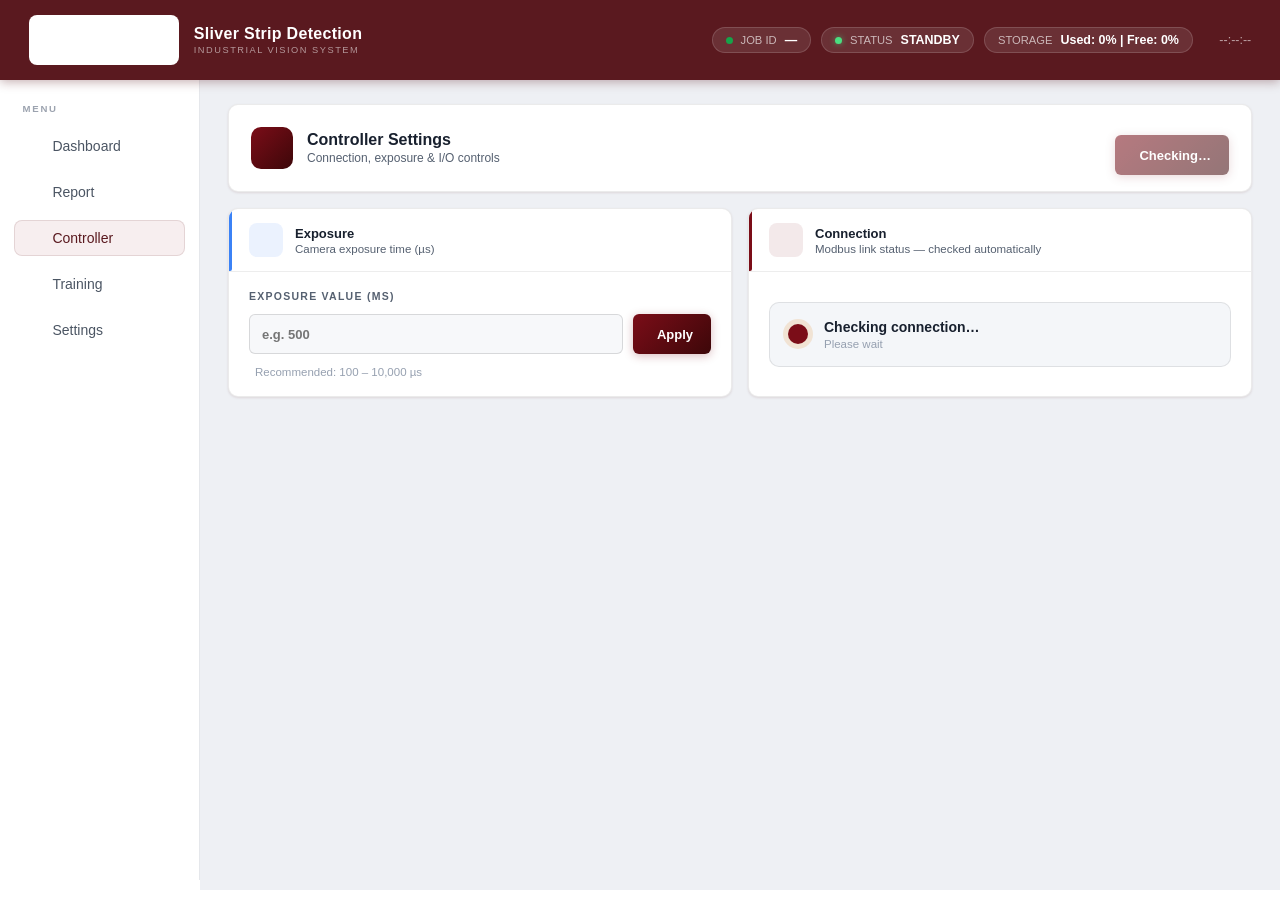
==== commit 596bfbe2: "Refactor settings navigation and create settings page - Changed the Settings button in index.html fr" ====
--- a/templates/controller.html
+++ b/templates/controller.html
@@ -1,600 +1,654 @@
 <!doctype html>
 <html lang="en">
-
-<head>
-  <meta charset="utf-8" />
-  <meta name="viewport" content="width=device-width,initial-scale=1" />
-  <title>TEXA – Controller</title>
-   <link rel="stylesheet" href="../static/css/all.min.css" />
-  <link rel="stylesheet" href="../static/css/controller.css" />
- <link rel="stylesheet" href="../static/css/style.css" />
-  <script src="qrc:///qtwebchannel/qwebchannel.js"></script>
-</head>
-
-<body>
-  <div class="app">
-    <!-- ═══ TOPBAR ═══ -->
-    <header>
-      <div class="logo-icon">
-        <a href="index.html">
-          <img src="../static/img/logo/logo.png" alt="" />
-        </a>
-      </div>
-      <div class="brand">
-        <div class="brand-name">Sliver Strip Detection</div>
-        <div class="brand-sub">Industrial Vision System</div>
-      </div>
-
-      <div class="header-pills">
-        <div class="pill">
-          <span class="pill-dot" id="jobColorDot" style="background: #16a34a"></span>
-          <span class="pill-lbl">JOB ID</span>
-          <span class="pill-val" id="jobIdLabel">—</span>
+  <head>
+    <meta charset="utf-8" />
+    <meta name="viewport" content="width=device-width,initial-scale=1" />
+    <title>TEXA – Controller</title>
+    <link rel="stylesheet" href="../static/css/all.min.css" />
+    <link rel="stylesheet" href="../static/css/controller.css" />
+    <link rel="stylesheet" href="../static/css/style.css" />
+    <script src="qrc:///qtwebchannel/qwebchannel.js"></script>
+  </head>
+
+  <body>
+    <div class="app">
+      <!-- ═══ TOPBAR ═══ -->
+      <header>
+        <div class="logo-icon">
+          <a href="index.html">
+            <img src="../static/img/logo/logo.png" alt="" />
+          </a>
         </div>
-        <div class="pill">
-          <span class="pill-dot live" id="statusDot"></span>
-          <span class="pill-lbl">STATUS</span>
-          <span class="pill-val" id="statusLabel">STANDBY</span>
+        <div class="brand">
+          <div class="brand-name">Sliver Strip Detection</div>
+          <div class="brand-sub">Industrial Vision System</div>
         </div>
-        <div class="pill">
-          <span class="pill-lbl">STORAGE</span>
-          <span class="pill-val" id="storageLabel">Used: 0% | Free: 0%</span>
-        </div>
-        <!-- <div class="pill">
+
+        <div class="header-pills">
+          <div class="pill">
+            <span
+              class="pill-dot"
+              id="jobColorDot"
+              style="background: #16a34a"
+            ></span>
+            <span class="pill-lbl">JOB ID</span>
+            <span class="pill-val" id="jobIdLabel">—</span>
+          </div>
+          <div class="pill">
+            <span class="pill-dot live" id="statusDot"></span>
+            <span class="pill-lbl">STATUS</span>
+            <span class="pill-val" id="statusLabel">STANDBY</span>
+          </div>
+          <div class="pill">
+            <span class="pill-lbl">STORAGE</span>
+            <span class="pill-val" id="storageLabel">Used: 0% | Free: 0%</span>
+          </div>
+          <!-- <div class="pill">
           <span class="pill-lbl">DEFECTS</span>
           <span class="pill-val" id="hdrDefects">0</span>
         </div> -->
 
-        <!-- <div class="pill">
+          <!-- <div class="pill">
           <span class="pill-lbl">ACCURACY</span>
           <span class="pill-val">98.4%</span>
         </div> -->
+        </div>
+
+        <div class="hdr-clock" id="clock">--:--:--</div>
+      </header>
+
+      <div class="body-wrap ">
+        <!-- ═══ SIDEBAR ═══ -->
+        <aside>
+          <div class="sec-lbl">Menu</div>
+          <a href="index.html" class="nav-btn  " id="menuDashboard">
+            <i class="fa-solid fa-gauge"></i> Dashboard
+          </a>
+          <div class="nav-btn" onclick="bridge?.goReport()" id="menuReport">
+            <i class="fas fa-file-lines"></i> Report
+          </div>
+          <a class="nav-btn active"  href="controller.html">
+            <i class="fas fa-sliders"></i> Controller
+          </a>
+          <a
+            href="training.html"
+         
+            class="nav-btn"
+            id="menuTraining"
+          >
+            <i class="fas fa-graduation-cap"></i> Training
+          </a>
+          <a class="nav-btn" href="settings.html">
+            <i class="fas fa-gear"></i> Settings
+          </a>
+        </aside>
+
+        <!-- ═══ MAIN ═══ -->
+        <main class="ctrl-main">
+          <!-- ── PAGE HEADER ── -->
+          <div class="ctrl-page-header">
+            <div class="ctrl-page-header-left">
+              <div class="ctrl-page-icon">
+                <i class="fa-solid fa-sliders"></i>
+              </div>
+              <div>
+                <div class="ctrl-page-name">Controller Settings</div>
+                <div class="ctrl-page-sub">
+                  Connection, exposure &amp; I/O controls
+                </div>
+              </div>
+            </div>
+            <div class="ctrl-status-badge d-none" id="globalStatus">
+              <span class="ctrl-status-dot pulse"></span>
+              <span class="ctrl-status-text">Connecting…</span>
+            </div>
+            <div class="conn-refresh-row">
+              <button
+                class="prim-btn"
+                id="connRefreshBtn"
+                onclick="checkConnection()"
+              >
+                <i class="fa-solid fa-rotate-right"></i>Refresh
+              </button>
+            </div>
+          </div>
+
+          <!-- ── TOP ROW: Exposure + Connection ── -->
+          <div class="ctrl-grid-2">
+            <!-- ① EXPOSURE CARD -->
+            <div class="ctrl-card">
+              <div class="ctrl-card-head accent-blue">
+                <div class="ctrl-card-head-icon">
+                  <i class="fa-solid fa-camera"></i>
+                </div>
+                <div>
+                  <div class="ctrl-card-title">Exposure</div>
+                  <div class="ctrl-card-desc">Camera exposure time (µs)</div>
+                </div>
+              </div>
+              <div class="ctrl-card-body">
+                <label class="ctrl-field-label">Exposure Value (µs)</label>
+                <div class="ctrl-inline-row">
+                  <input
+                    type="number"
+                    id="exposureInput"
+                    class="ctrl-input"
+                    min="0"
+                    max="100000"
+                    step="1"
+                    inputmode="numeric"
+                    pattern="[0-9]*"
+                    placeholder="e.g. 500"
+                  />
+                  <button class="prim-btn" id="ctrlApplyBtn">
+                    <i class="fa-solid fa-check"></i>Apply
+                  </button>
+                </div>
+                <div class="ctrl-hint">
+                  <i class="fa-solid fa-circle-info"></i>
+                  Recommended: 100 – 10,000 µs
+                </div>
+              </div>
+            </div>
+
+            <!-- ② CONNECTION CARD (auto-checked on load, no manual controls) -->
+            <div class="ctrl-card">
+              <div class="ctrl-card-head accent-brand">
+                <div class="ctrl-card-head-icon">
+                  <i class="fa-solid fa-network-wired"></i>
+                </div>
+                <div>
+                  <div class="ctrl-card-title">Connection</div>
+                  <div class="ctrl-card-desc">
+                    Modbus link status — checked automatically
+                  </div>
+                </div>
+              </div>
+              <div class="ctrl-card-body conn-card-body">
+                <div class="conn-status-wrap" id="connBanner">
+                  <div class="conn-dot-large pulse" id="connDot"></div>
+                  <div>
+                    <div class="conn-status-text" id="connText">
+                      Checking connection…
+                    </div>
+                    <div class="conn-status-sub" id="connSub">Please wait</div>
+                  </div>
+                </div>
+              </div>
+            </div>
+          </div>
+          <!-- end .ctrl-grid-2 -->
+
+          <!-- ③ MODE CARD -->
+          <div id="modeSection" class="hidden-section">
+            <div class="ctrl-card">
+              <div class="ctrl-card-head accent-green">
+                <div class="ctrl-card-head-icon">
+                  <i class="fa-solid fa-circle-half-stroke"></i>
+                </div>
+                <div>
+                  <div class="ctrl-card-title">Operation Mode</div>
+                  <div class="ctrl-card-desc">Operation mode control</div>
+                </div>
+                <span class="mode-status-pill" id="modeStatusPill">IDLE</span>
+              </div>
+              <div class="ctrl-card-body d-none">
+                <div class="mode-seg" id="modeSeg" data-mode="none">
+                  <div class="mode-seg-glider" id="modeGlider"></div>
+                  <button class="mode-seg-opt" id="btnAuto" data-active="false">
+                    <i class="fa-solid fa-bolt"></i><span>AUTO</span>
+                  </button>
+                  <button
+                    class="mode-seg-opt"
+                    id="btnManual"
+                    data-active="false"
+                  >
+                    <i class="fa-solid fa-hand"></i><span>MANUAL</span>
+                  </button>
+                </div>
+              </div>
+            </div>
+          </div>
+
+          <!-- ④ MANUAL CONTROLS — 6 toggles -->
+          <div id="manualSection" class="hidden-section">
+            <div class="ctrl-card">
+              <div class="ctrl-card-head accent-amber">
+                <div class="ctrl-card-head-icon">
+                  <i class="fa-solid fa-wrench"></i>
+                </div>
+                <div>
+                  <div class="ctrl-card-title">Manual Controls</div>
+                  <div class="ctrl-card-desc">
+                    Manual I/O controls — click to toggle
+                  </div>
+                </div>
+              </div>
+              <div class="ctrl-card-body">
+                <div class="io-grid">
+                  <!-- Gripper -->
+                  <div class="io-box" id="gripperCard" data-on="false">
+                    <div class="io-box-top">
+                      <div class="io-box-icon">
+                        <i class="fa-solid fa-hand-rock"></i>
+                      </div>
+                      <label class="sw">
+                        <input
+                          type="checkbox"
+                          id="gripperToggle"
+                          data-device="gripper"
+                          data-fn="setGripper"
+                        />
+                        <span class="sw-track"></span>
+                      </label>
+                    </div>
+                    <div class="io-box-name">Gripper</div>
+                    <div class="io-box-sub">Mechanical grip actuator</div>
+                    <div class="io-box-status-wrap">
+                      <span class="io-state-off">
+                        <i class="fa-solid fa-circle-xmark"></i> Gripper is OFF
+                      </span>
+                      <span class="io-state-on d-none">
+                        <i class="fa-solid fa-circle-check"></i> Gripper is ON
+                      </span>
+                    </div>
+                  </div>
+
+                  <!-- UV Light -->
+                  <div class="io-box" id="uvCard" data-on="false">
+                    <div class="io-box-top">
+                      <div class="io-box-icon">
+                        <i class="fa-solid fa-sun"></i>
+                      </div>
+                      <label class="sw">
+                        <input
+                          type="checkbox"
+                          id="uvToggle"
+                          data-device="uv"
+                          data-fn="setUVLight"
+                        />
+                        <span class="sw-track"></span>
+                      </label>
+                    </div>
+                    <div class="io-box-name">UV Light</div>
+                    <div class="io-box-sub">Ultraviolet illumination</div>
+                    <div class="io-box-status-wrap">
+                      <span class="io-state-off">
+                        <i class="fa-solid fa-circle-xmark"></i> UV Light is OFF
+                      </span>
+                      <span class="io-state-on d-none">
+                        <i class="fa-solid fa-circle-check"></i> UV Light is ON
+                      </span>
+                    </div>
+                  </div>
+
+                  <!-- Relay 1 -->
+                  <div class="io-box" id="relay1Card" data-on="false">
+                    <div class="io-box-top">
+                      <div class="io-box-icon">
+                        <i class="fa-solid fa-bolt"></i>
+                      </div>
+                      <label class="sw">
+                        <input
+                          type="checkbox"
+                          id="relay1Toggle"
+                          data-device="relay1"
+                          data-fn="setRelay1"
+                        />
+                        <span class="sw-track"></span>
+                      </label>
+                    </div>
+                    <div class="io-box-name">Relay 1</div>
+                    <div class="io-box-sub">Output relay channel 1</div>
+                    <div class="io-box-status-wrap">
+                      <span class="io-state-off">
+                        <i class="fa-solid fa-circle-xmark"></i> Relay 1 is OFF
+                      </span>
+                      <span class="io-state-on d-none">
+                        <i class="fa-solid fa-circle-check"></i> Relay 1 is ON
+                      </span>
+                    </div>
+                  </div>
+
+                  <!-- Relay 2 -->
+                  <div class="io-box" id="relay2Card" data-on="false">
+                    <div class="io-box-top">
+                      <div class="io-box-icon">
+                        <i class="fa-solid fa-bolt"></i>
+                      </div>
+                      <label class="sw">
+                        <input
+                          type="checkbox"
+                          id="relay2Toggle"
+                          data-device="relay2"
+                          data-fn="setRelay2"
+                        />
+                        <span class="sw-track"></span>
+                      </label>
+                    </div>
+                    <div class="io-box-name">Relay 2</div>
+                    <div class="io-box-sub">Output relay channel 2</div>
+                    <div class="io-box-status-wrap">
+                      <span class="io-state-off">
+                        <i class="fa-solid fa-circle-xmark"></i> Relay 2 is OFF
+                      </span>
+                      <span class="io-state-on d-none">
+                        <i class="fa-solid fa-circle-check"></i> Relay 2 is ON
+                      </span>
+                    </div>
+                  </div>
+
+                  <!-- Conveyor Belt -->
+                  <div class="io-box" id="conveyorCard" data-on="false">
+                    <div class="io-box-top">
+                      <div class="io-box-icon">
+                        <i class="fa-solid fa-arrows-left-right"></i>
+                      </div>
+                      <label class="sw">
+                        <input
+                          type="checkbox"
+                          id="conveyorToggle"
+                          data-device="conveyor"
+                          data-fn="setConveyor"
+                        />
+                        <span class="sw-track"></span>
+                      </label>
+                    </div>
+                    <div class="io-box-name">Conveyor Belt</div>
+                    <div class="io-box-sub">Belt motor control</div>
+                    <div class="io-box-status-wrap">
+                      <span class="io-state-off">
+                        <i class="fa-solid fa-circle-xmark"></i> Conveyor Belt
+                        is OFF
+                      </span>
+                      <span class="io-state-on d-none">
+                        <i class="fa-solid fa-circle-check"></i> Conveyor Belt
+                        is ON
+                      </span>
+                    </div>
+                  </div>
+
+                  <!-- Sensor Light -->
+                  <div class="io-box" id="sensorCard" data-on="false">
+                    <div class="io-box-top">
+                      <div class="io-box-icon">
+                        <i class="fa-solid fa-lightbulb"></i>
+                      </div>
+                      <label class="sw">
+                        <input
+                          type="checkbox"
+                          id="sensorToggle"
+                          data-device="sensor"
+                          data-fn="setSensorLight"
+                        />
+                        <span class="sw-track"></span>
+                      </label>
+                    </div>
+                    <div class="io-box-name">Sensor Light</div>
+                    <div class="io-box-sub">Inspection ring light</div>
+                    <div class="io-box-status-wrap">
+                      <span class="io-state-off">
+                        <i class="fa-solid fa-circle-xmark"></i> Sensor Light is
+                        OFF
+                      </span>
+                      <span class="io-state-on d-none">
+                        <i class="fa-solid fa-circle-check"></i> Sensor Light is
+                        ON
+                      </span>
+                    </div>
+                  </div>
+                </div>
+                <!-- end .io-grid -->
+              </div>
+            </div>
+          </div>
+        </main>
       </div>
-
-      <div class="hdr-clock" id="clock">--:--:--</div>
-    </header>
-
-    <div class="body-wrap">
-      <!-- ═══ SIDEBAR ═══ -->
-      <aside>
-        <div class="sec-lbl">Menu</div>
-        <a href="index.html" class="nav-btn active" id="menuDashboard">
-          <i class="fa-solid fa-gauge"></i> Dashboard
-        </a>
-        <div class="nav-btn" onclick="bridge?.goReport()" id="menuReport">
-          <i class="fas fa-file-lines"></i> Report
+    </div>
+    <!-- SETTINGS MODAL -->
+    <div id="settingsModal" class="modal">
+      <div class="modal-box">
+        <div class="modal-head">
+          <i class="fas fa-gear"></i>
+          <div class="modal-head-title">Detection Settings</div>
         </div>
-        <a
-          class="nav-btn"
-          href="controller.html"
-          
-        >
-          <i class="fas fa-sliders"></i> Controller
-      </a>
-        <div _href="training.html" onclick="bridge?.goTraining()" class="nav-btn" id="menuTraining">
-          <i class="fas fa-graduation-cap"></i> Training
+
+        <div class="modal-body">
+          <div class="modal-tabs">
+            <button class="modal-tab" onclick="switchTab('detection')">
+              Detection Mode
+            </button>
+            <button class="modal-tab" onclick="switchTab('threshold')">
+              Threshold
+            </button>
+            <button class="modal-tab active" onclick="switchTab('shift')">
+              Shift Timing
+            </button>
+          </div>
+
+          <!-- Detection Mode Tab -->
+          <div id="detectionTab" class="tab-content">
+            <span class="sel-lbl" style="display: block; margin-bottom: 8px">
+              Detection Mode
+            </span>
+
+            <div class="mode-toggle">
+              <input
+                type="radio"
+                name="mode"
+                id="modeDefault"
+                value="default"
+                checked
+                onchange="toggleManual()"
+              />
+              <label for="modeDefault">Default</label>
+
+              <input
+                type="radio"
+                name="mode"
+                id="modeManual"
+                value="manual"
+                onchange="toggleManual()"
+              />
+              <label for="modeManual">Manual</label>
+            </div>
+
+            <div id="defaultInfo" style="margin: 12px 0 4px">
+              <input
+                type="text"
+                value="6.3.1"
+                readonly
+                style="
+                  width: 100%;
+                  padding: 11px 14px;
+                  font-size: 0.95rem;
+                  font-weight: 500;
+                  border: 1px solid rgba(90, 25, 31, 0.25);
+                  border-radius: 8px;
+                  background: #fefefe;
+                  color: var(--primary);
+                  cursor: default;
+                  box-shadow: inset 0 1px 3px rgba(0, 0, 0, 0.03);
+                "
+              />
+
+              <p
+                style="
+                  font-size: 0.74rem;
+                  color: var(--gray-500, #6b7280);
+                  margin-top: 10px;
+                  text-align: center;
+                "
+              >
+                Mode is locked to Default in current system configuration
+              </p>
+            </div>
+
+            <div id="manualControls" style="display: none">
+              <div class="slider-block">
+                <div class="slider-row">
+                  <div class="slider-top">
+                    <span class="slider-name">Exposure</span>
+                    <input
+                      type="number"
+                      id="lowerValue"
+                      class="slider-num"
+                      value="35"
+                      min="0"
+                      max="100"
+                      oninput="
+                        document.getElementById('lowerSlider').value =
+                          this.value
+                      "
+                    />
+                  </div>
+
+                  <input
+                    type="range"
+                    id="lowerSlider"
+                    min="0"
+                    max="100"
+                    value="35"
+                    oninput="
+                      document.getElementById('lowerValue').value = this.value
+                    "
+                  />
+                </div>
+              </div>
+            </div>
+          </div>
+
+          <!-- Threshold Tab -->
+          <div id="thresholdTab" class="tab-content">
+            <span class="sel-lbl" style="display: block; margin-bottom: 8px">
+              Threshold Value
+            </span>
+
+            <input
+              type="number"
+              id="thresholdValue"
+              placeholder="Enter threshold value"
+              value="75"
+              min="0"
+              max="100"
+              style="
+                width: 100%;
+                padding: 11px 14px;
+                font-size: 0.95rem;
+                font-weight: 500;
+                border: 1px solid rgba(90, 25, 31, 0.25);
+                border-radius: 8px;
+                background: #ffffff;
+                color: var(--primary);
+                box-shadow: inset 0 1px 3px rgba(0, 0, 0, 0.03);
+              "
+            />
+
+            <p
+              style="
+                font-size: 0.74rem;
+                color: var(--gray-500, #6b7280);
+                margin-top: 10px;
+              "
+            >
+              Adjust threshold to control detection sensitivity. Higher values
+              require more confidence.
+            </p>
+          </div>
+
+          <!-- Shift Timing Tab -->
+          <div id="shiftTab" class="tab-content active">
+            <span class="sel-lbl" style="display: block; margin-bottom: 8px">
+              Create / Update Shift Timing
+            </span>
+
+            <div class="form-field">
+              <label for="shiftName">
+                Shift Name <span style="color: #ef233c">*</span>
+              </label>
+              <input
+                type="text"
+                id="shiftName"
+                placeholder="e.g. Shift 1"
+                autocomplete="off"
+              />
+            </div>
+
+            <div class="form-field">
+              <label for="shiftStart">
+                Start Time <span style="color: #ef233c">*</span>
+              </label>
+              <input type="time" id="shiftStart" />
+            </div>
+
+            <div class="form-field">
+              <label for="shiftEnd">
+                End Time <span style="color: #ef233c">*</span>
+              </label>
+              <input type="time" id="shiftEnd" />
+            </div>
+
+            <button
+              class="btn-m primary"
+              type="button"
+              onclick="saveShiftTiming()"
+              style="width: 100%; margin-top: 8px"
+            >
+              <i class="fas fa-save"></i> Save Shift
+            </button>
+
+            <div style="margin-top: 18px">
+              <span class="sel-lbl" style="display: block; margin-bottom: 8px">
+                Shift List
+              </span>
+
+              <div style="max-height: 220px; overflow-y: auto">
+                <table class="shift-table">
+                  <thead>
+                    <tr>
+                      <th>Shift</th>
+                      <th>Start</th>
+                      <th>End</th>
+                      <th>Status</th>
+                    </tr>
+                  </thead>
+                  <tbody id="shiftTableBody">
+                    <tr>
+                      <td colspan="4">Loading shifts...</td>
+                    </tr>
+                  </tbody>
+                </table>
+              </div>
+            </div>
+          </div>
         </div>
-        <button class="nav-btn" onclick="openSettings()" id="menuSettings">
-          <i class="fas fa-gear"></i> Settings
-        </button>
-
-      
-      </aside>
-
-      <!-- ═══ MAIN ═══ -->
-      <main class="ctrl-main">
-        <!-- ── PAGE HEADER ── -->
-        <div class="ctrl-page-header">
-          <div class="ctrl-page-header-left">
-            <div class="ctrl-page-icon">
-              <i class="fa-solid fa-sliders"></i>
-            </div>
-            <div>
-              <div class="ctrl-page-name">Controller Settings</div>
-              <div class="ctrl-page-sub">
-                Connection, exposure &amp; I/O controls
-              </div>
-            </div>
-          </div>
-          <div class="ctrl-status-badge d-none" id="globalStatus">
-            <span class="ctrl-status-dot pulse"></span>
-            <span class="ctrl-status-text">Connecting…</span>
-          </div>
-          <div class="conn-refresh-row">
-            <button class="prim-btn" id="connRefreshBtn" onclick="checkConnection()">
-              <i class="fa-solid fa-rotate-right"></i>Refresh
-            </button>
-          </div>
-        </div>
-
-        <!-- ── TOP ROW: Exposure + Connection ── -->
-        <div class="ctrl-grid-2">
-          <!-- ① EXPOSURE CARD -->
-          <div class="ctrl-card">
-            <div class="ctrl-card-head accent-blue">
-              <div class="ctrl-card-head-icon">
-                <i class="fa-solid fa-camera"></i>
-              </div>
-              <div>
-                <div class="ctrl-card-title">Exposure</div>
-                <div class="ctrl-card-desc">Camera exposure time (µs)</div>
-              </div>
-            </div>
-            <div class="ctrl-card-body">
-              <label class="ctrl-field-label">Exposure Value (µs)</label>
-              <div class="ctrl-inline-row">
-                <input type="number" id="exposureInput" class="ctrl-input" min="0" max="100000" step="1"
-                  inputmode="numeric" pattern="[0-9]*" placeholder="e.g. 500" />
-                <button class="prim-btn" id="ctrlApplyBtn">
-                  <i class="fa-solid fa-check"></i>Apply
-                </button>
-              </div>
-              <div class="ctrl-hint">
-                <i class="fa-solid fa-circle-info"></i>
-                Recommended: 100 – 10,000 µs
-              </div>
-            </div>
-          </div>
-
-          <!-- ② CONNECTION CARD (auto-checked on load, no manual controls) -->
-          <div class="ctrl-card">
-            <div class="ctrl-card-head accent-brand">
-              <div class="ctrl-card-head-icon">
-                <i class="fa-solid fa-network-wired"></i>
-              </div>
-              <div>
-                <div class="ctrl-card-title">Connection</div>
-                <div class="ctrl-card-desc">
-                  Modbus link status — checked automatically
-                </div>
-              </div>
-            </div>
-            <div class="ctrl-card-body conn-card-body">
-              <div class="conn-status-wrap" id="connBanner">
-                <div class="conn-dot-large pulse" id="connDot"></div>
-                <div>
-                  <div class="conn-status-text" id="connText">
-                    Checking connection…
-                  </div>
-                  <div class="conn-status-sub" id="connSub">Please wait</div>
-                </div>
-              </div>
-
-            </div>
-          </div>
-        </div>
-        <!-- end .ctrl-grid-2 -->
-
-        <!-- ③ MODE CARD -->
-        <div id="modeSection" class="hidden-section">
-          <div class="ctrl-card">
-            <div class="ctrl-card-head accent-green">
-              <div class="ctrl-card-head-icon">
-                <i class="fa-solid fa-circle-half-stroke"></i>
-              </div>
-              <div>
-                <div class="ctrl-card-title">Operation Mode</div>
-                <div class="ctrl-card-desc">Operation mode control</div>
-              </div>
-              <span class="mode-status-pill" id="modeStatusPill">IDLE</span>
-            </div>
-            <div class="ctrl-card-body d-none">
-              <div class="mode-seg " id="modeSeg" data-mode="none">
-                <div class="mode-seg-glider" id="modeGlider"></div>
-                <button class="mode-seg-opt" id="btnAuto" data-active="false">
-                  <i class="fa-solid fa-bolt"></i><span>AUTO</span>
-                </button>
-                <button class="mode-seg-opt" id="btnManual" data-active="false">
-                  <i class="fa-solid fa-hand"></i><span>MANUAL</span>
-                </button>
-              </div>
-            </div>
-          </div>
-        </div>
-
-        <!-- ④ MANUAL CONTROLS — 6 toggles -->
-        <div id="manualSection" class="hidden-section">
-          <div class="ctrl-card">
-            <div class="ctrl-card-head accent-amber">
-              <div class="ctrl-card-head-icon">
-                <i class="fa-solid fa-wrench"></i>
-              </div>
-              <div>
-                <div class="ctrl-card-title">Manual Controls</div>
-                <div class="ctrl-card-desc">
-                  Manual I/O controls — click to toggle
-                </div>
-              </div>
-            </div>
-            <div class="ctrl-card-body">
-              <div class="io-grid">
-
-                <!-- Gripper -->
-                <div class="io-box" id="gripperCard" data-on="false">
-                  <div class="io-box-top">
-                    <div class="io-box-icon">
-                      <i class="fa-solid fa-hand-rock"></i>
-                    </div>
-                    <label class="sw">
-                      <input type="checkbox" id="gripperToggle" data-device="gripper" data-fn="setGripper" />
-                      <span class="sw-track"></span>
-                    </label>
-                  </div>
-                  <div class="io-box-name">Gripper</div>
-                  <div class="io-box-sub">Mechanical grip actuator</div>
-                  <div class="io-box-status-wrap">
-                    <span class="io-state-off">
-                      <i class="fa-solid fa-circle-xmark"></i> Gripper is OFF
-                    </span>
-                    <span class="io-state-on d-none">
-                      <i class="fa-solid fa-circle-check"></i> Gripper is ON
-                    </span>
-                  </div>
-                </div>
-
-                <!-- UV Light -->
-                <div class="io-box" id="uvCard" data-on="false">
-                  <div class="io-box-top">
-                    <div class="io-box-icon">
-                      <i class="fa-solid fa-sun"></i>
-                    </div>
-                    <label class="sw">
-                      <input type="checkbox" id="uvToggle" data-device="uv" data-fn="setUVLight" />
-                      <span class="sw-track"></span>
-                    </label>
-                  </div>
-                  <div class="io-box-name">UV Light</div>
-                  <div class="io-box-sub">Ultraviolet illumination</div>
-                  <div class="io-box-status-wrap">
-                    <span class="io-state-off">
-                      <i class="fa-solid fa-circle-xmark"></i> UV Light is OFF
-                    </span>
-                    <span class="io-state-on d-none">
-                      <i class="fa-solid fa-circle-check"></i> UV Light is ON
-                    </span>
-                  </div>
-                </div>
-
-                <!-- Relay 1 -->
-                <div class="io-box" id="relay1Card" data-on="false">
-                  <div class="io-box-top">
-                    <div class="io-box-icon">
-                      <i class="fa-solid fa-bolt"></i>
-                    </div>
-                    <label class="sw">
-                      <input type="checkbox" id="relay1Toggle" data-device="relay1" data-fn="setRelay1" />
-                      <span class="sw-track"></span>
-                    </label>
-                  </div>
-                  <div class="io-box-name">Relay 1</div>
-                  <div class="io-box-sub">Output relay channel 1</div>
-                  <div class="io-box-status-wrap">
-                    <span class="io-state-off">
-                      <i class="fa-solid fa-circle-xmark"></i> Relay 1 is OFF
-                    </span>
-                    <span class="io-state-on d-none">
-                      <i class="fa-solid fa-circle-check"></i> Relay 1 is ON
-                    </span>
-                  </div>
-                </div>
-
-                <!-- Relay 2 -->
-                <div class="io-box" id="relay2Card" data-on="false">
-                  <div class="io-box-top">
-                    <div class="io-box-icon">
-                      <i class="fa-solid fa-bolt"></i>
-                    </div>
-                    <label class="sw">
-                      <input type="checkbox" id="relay2Toggle" data-device="relay2" data-fn="setRelay2" />
-                      <span class="sw-track"></span>
-                    </label>
-                  </div>
-                  <div class="io-box-name">Relay 2</div>
-                  <div class="io-box-sub">Output relay channel 2</div>
-                  <div class="io-box-status-wrap">
-                    <span class="io-state-off">
-                      <i class="fa-solid fa-circle-xmark"></i> Relay 2 is OFF
-                    </span>
-                    <span class="io-state-on d-none">
-                      <i class="fa-solid fa-circle-check"></i> Relay 2 is ON
-                    </span>
-                  </div>
-                </div>
-
-                <!-- Conveyor Belt -->
-                <div class="io-box" id="conveyorCard" data-on="false">
-                  <div class="io-box-top">
-                    <div class="io-box-icon">
-                      <i class="fa-solid fa-arrows-left-right"></i>
-                    </div>
-                    <label class="sw">
-                      <input type="checkbox" id="conveyorToggle" data-device="conveyor" data-fn="setConveyor" />
-                      <span class="sw-track"></span>
-                    </label>
-                  </div>
-                  <div class="io-box-name">Conveyor Belt</div>
-                  <div class="io-box-sub">Belt motor control</div>
-                  <div class="io-box-status-wrap">
-                    <span class="io-state-off">
-                      <i class="fa-solid fa-circle-xmark"></i> Conveyor Belt is OFF
-                    </span>
-                    <span class="io-state-on d-none">
-                      <i class="fa-solid fa-circle-check"></i> Conveyor Belt is ON
-                    </span>
-                  </div>
-                </div>
-
-                <!-- Sensor Light -->
-                <div class="io-box" id="sensorCard" data-on="false">
-                  <div class="io-box-top">
-                    <div class="io-box-icon">
-                      <i class="fa-solid fa-lightbulb"></i>
-                    </div>
-                    <label class="sw">
-                      <input type="checkbox" id="sensorToggle" data-device="sensor" data-fn="setSensorLight" />
-                      <span class="sw-track"></span>
-                    </label>
-                  </div>
-                  <div class="io-box-name">Sensor Light</div>
-                  <div class="io-box-sub">Inspection ring light</div>
-                  <div class="io-box-status-wrap">
-                    <span class="io-state-off">
-                      <i class="fa-solid fa-circle-xmark"></i> Sensor Light is OFF
-                    </span>
-                    <span class="io-state-on d-none">
-                      <i class="fa-solid fa-circle-check"></i> Sensor Light is ON
-                    </span>
-                  </div>
-                </div>
-
-              </div>
-              <!-- end .io-grid -->
-            </div>
-          </div>
-        </div>
-      </main>
-    </div>
-  </div>
-  <!-- SETTINGS MODAL -->
-<div id="settingsModal" class="modal">
-  <div class="modal-box">
-    <div class="modal-head">
-      <i class="fas fa-gear"></i>
-      <div class="modal-head-title">Detection Settings</div>
-    </div>
-
-    <div class="modal-body">
-      <div class="modal-tabs">
-        <button class="modal-tab" onclick="switchTab('detection')">
-          Detection Mode
-        </button>
-        <button class="modal-tab" onclick="switchTab('threshold')">
-          Threshold
-        </button>
-        <button class="modal-tab active" onclick="switchTab('shift')">
-          Shift Timing
-        </button>
-      </div>
-
-      <!-- Detection Mode Tab -->
-      <div id="detectionTab" class="tab-content">
-        <span class="sel-lbl" style="display: block; margin-bottom: 8px">
-          Detection Mode
-        </span>
-
-        <div class="mode-toggle">
-          <input
-            type="radio"
-            name="mode"
-            id="modeDefault"
-            value="default"
-            checked
-            onchange="toggleManual()"
-          />
-          <label for="modeDefault">Default</label>
-
-          <input
-            type="radio"
-            name="mode"
-            id="modeManual"
-            value="manual"
-            onchange="toggleManual()"
-          />
-          <label for="modeManual">Manual</label>
-        </div>
-
-        <div id="defaultInfo" style="margin: 12px 0 4px">
-          <input
-            type="text"
-            value="6.3.1"
-            readonly
-            style="
-              width: 100%;
-              padding: 11px 14px;
-              font-size: 0.95rem;
-              font-weight: 500;
-              border: 1px solid rgba(90, 25, 31, 0.25);
-              border-radius: 8px;
-              background: #fefefe;
-              color: var(--primary);
-              cursor: default;
-              box-shadow: inset 0 1px 3px rgba(0, 0, 0, 0.03);
-            "
-          />
-
-          <p
-            style="
-              font-size: 0.74rem;
-              color: var(--gray-500, #6b7280);
-              margin-top: 10px;
-              text-align: center;
-            "
-          >
-            Mode is locked to Default in current system configuration
-          </p>
-        </div>
-
-        <div id="manualControls" style="display: none">
-          <div class="slider-block">
-            <div class="slider-row">
-              <div class="slider-top">
-                <span class="slider-name">Exposure</span>
-                <input
-                  type="number"
-                  id="lowerValue"
-                  class="slider-num"
-                  value="35"
-                  min="0"
-                  max="100"
-                  oninput="document.getElementById('lowerSlider').value = this.value"
-                />
-              </div>
-
-              <input
-                type="range"
-                id="lowerSlider"
-                min="0"
-                max="100"
-                value="35"
-                oninput="document.getElementById('lowerValue').value = this.value"
-              />
-            </div>
-          </div>
-        </div>
-      </div>
-
-      <!-- Threshold Tab -->
-      <div id="thresholdTab" class="tab-content">
-        <span class="sel-lbl" style="display: block; margin-bottom: 8px">
-          Threshold Value
-        </span>
-
-        <input
-          type="number"
-          id="thresholdValue"
-          placeholder="Enter threshold value"
-          value="75"
-          min="0"
-          max="100"
-          style="
-            width: 100%;
-            padding: 11px 14px;
-            font-size: 0.95rem;
-            font-weight: 500;
-            border: 1px solid rgba(90, 25, 31, 0.25);
-            border-radius: 8px;
-            background: #ffffff;
-            color: var(--primary);
-            box-shadow: inset 0 1px 3px rgba(0, 0, 0, 0.03);
-          "
-        />
-
-        <p
-          style="
-            font-size: 0.74rem;
-            color: var(--gray-500, #6b7280);
-            margin-top: 10px;
-          "
-        >
-          Adjust threshold to control detection sensitivity. Higher values
-          require more confidence.
-        </p>
-      </div>
-
-      <!-- Shift Timing Tab -->
-      <div id="shiftTab" class="tab-content active">
-        <span class="sel-lbl" style="display: block; margin-bottom: 8px">
-          Create / Update Shift Timing
-        </span>
-
-        <div class="form-field">
-          <label for="shiftName">
-            Shift Name <span style="color: #ef233c">*</span>
-          </label>
-          <input
-            type="text"
-            id="shiftName"
-            placeholder="e.g. Shift 1"
-            autocomplete="off"
-          />
-        </div>
-
-        <div class="form-field">
-          <label for="shiftStart">
-            Start Time <span style="color: #ef233c">*</span>
-          </label>
-          <input type="time" id="shiftStart" />
-        </div>
-
-        <div class="form-field">
-          <label for="shiftEnd">
-            End Time <span style="color: #ef233c">*</span>
-          </label>
-          <input type="time" id="shiftEnd" />
-        </div>
-
-        <button
-          class="btn-m primary"
-          type="button"
-          onclick="saveShiftTiming()"
-          style="width: 100%; margin-top: 8px"
-        >
-          <i class="fas fa-save"></i> Save Shift
-        </button>
-
-        <div style="margin-top: 18px">
-          <span class="sel-lbl" style="display: block; margin-bottom: 8px">
-            Shift List
-          </span>
-
-          <div style="max-height: 220px; overflow-y: auto">
-            <table class="shift-table">
-              <thead>
-                <tr>
-                  <th>Shift</th>
-                  <th>Start</th>
-                  <th>End</th>
-                  <th>Status</th>
-                </tr>
-              </thead>
-              <tbody id="shiftTableBody">
-                <tr>
-                  <td colspan="4">Loading shifts...</td>
-                </tr>
-              </tbody>
-            </table>
-          </div>
+
+        <div class="modal-foot">
+          <button class="btn-m ghost" onclick="closeSettings()">Cancel</button>
+          <button class="btn-m primary" onclick="saveSettings()">
+            Save Settings
+          </button>
         </div>
       </div>
     </div>
 
-    <div class="modal-foot">
-      <button class="btn-m ghost" onclick="closeSettings()">Cancel</button>
-      <button class="btn-m primary" onclick="saveSettings()">
-        Save Settings
-      </button>
+    <!-- TOAST -->
+    <div class="toast" id="toast"></div>
+
+    <!-- ═══ ERROR MODAL ═══ -->
+    <div class="err-overlay" id="errOverlay" style="display: none">
+      <div class="err-box">
+        <div class="err-icon-ring">
+          <i class="fa-solid fa-triangle-exclamation"></i>
+        </div>
+        <div class="err-title">Error</div>
+        <div class="err-msg" id="errMsg"></div>
+        <button class="err-dismiss-btn" id="errDismiss">
+          <i class="fa-solid fa-xmark"></i>Dismiss
+        </button>
+      </div>
     </div>
-  </div>
-</div>
-
-  <!-- TOAST -->
-  <div class="toast" id="toast"></div>
-
-  <!-- ═══ ERROR MODAL ═══ -->
-  <div class="err-overlay" id="errOverlay" style="display: none">
-    <div class="err-box">
-      <div class="err-icon-ring">
-        <i class="fa-solid fa-triangle-exclamation"></i>
-      </div>
-      <div class="err-title">Error</div>
-      <div class="err-msg" id="errMsg"></div>
-      <button class="err-dismiss-btn" id="errDismiss">
-        <i class="fa-solid fa-xmark"></i>Dismiss
-      </button>
-    </div>
-  </div>
-  <script src="../static/script/controller.js"></script>
-  <script src="../static/script/settings_common.js"></script>
-</body>
-
-</html>+    <script src="../static/script/controller.js"></script>
+    <script src="../static/script/settings_common.js"></script>
+  </body>
+</html>
--- a/static/css/controller.css
+++ b/static/css/controller.css
@@ -4,9 +4,11 @@
 
 /* ── Body layout ── */
 .body-wrap {
-  display: flex;
+ 
   flex: 1;
   overflow: hidden;
+  display: grid;
+  grid-template-columns: 200px 1fr;
 }
 
 /* ── Toast ── */
@@ -55,6 +57,7 @@
 .ctrl-main {
   flex: 1;
   overflow-y: auto;
+  height: 90vh;
   background: var(--bg, #eef0f4);
   padding: 24px 28px 48px;
   display: flex;
@@ -770,25 +773,49 @@
   align-items: center;
   gap: 5px;
 }
-.io-state-off i { color: #cbd5e1; }
-.io-state-off i{margin-right: 10px;}
+.io-state-off i {
+  color: #cbd5e1;
+}
+.io-state-off i {
+  margin-right: 10px;
+}
 .io-state-on {
   color: var(--green, #16a34a);
   display: flex;
   align-items: center;
   gap: 5px;
 }
-.io-state-on i { color: var(--green, #16a34a); }
-.io-state-on i{margin-right: 10px;}
+.io-state-on i {
+  color: var(--green, #16a34a);
+}
+.io-state-on i {
+  margin-right: 10px;
+}
 /* Show/hide status spans via data-on on the card */
-.io-box[data-on="true"]  .io-state-off { display: none !important; }
-.io-box[data-on="true"]  .io-state-on  { display: flex !important; }
-.io-box[data-on="false"] .io-state-on  { display: none !important; }
-.io-box[data-on="false"] .io-state-off { display: flex !important; }
+.io-box[data-on="true"] .io-state-off {
+  display: none !important;
+}
+.io-box[data-on="true"] .io-state-on {
+  display: flex !important;
+}
+.io-box[data-on="false"] .io-state-on {
+  display: none !important;
+}
+.io-box[data-on="false"] .io-state-off {
+  display: flex !important;
+}
 
 /* ── Legacy toggle row styles kept for reference (unused) ── */
-.toggle-name { font-size: 13.5px; font-weight: 700; color: var(--text, #18202e); }
-.toggle-sub  { font-size: 11px; color: var(--text-faint, #96a0b0); margin-top: 2px; }
+.toggle-name {
+  font-size: 13.5px;
+  font-weight: 700;
+  color: var(--text, #18202e);
+}
+.toggle-sub {
+  font-size: 11px;
+  color: var(--text-faint, #96a0b0);
+  margin-top: 2px;
+}
 
 /* ================================================================
    SIMPLE TOGGLE SWITCH — PyQt5 WebEngine compatible
@@ -1016,4 +1043,4 @@
 .io-grid--disabled .io-box {
   opacity: 0.45;
   filter: grayscale(0.4);
-}+}
--- a/static/css/style.css
+++ b/static/css/style.css
@@ -1764,4 +1764,4 @@
   font-weight: 700;
   color: var(--primary, #5a191f);
   background: rgba(90, 25, 31, 0.06);
-}+}
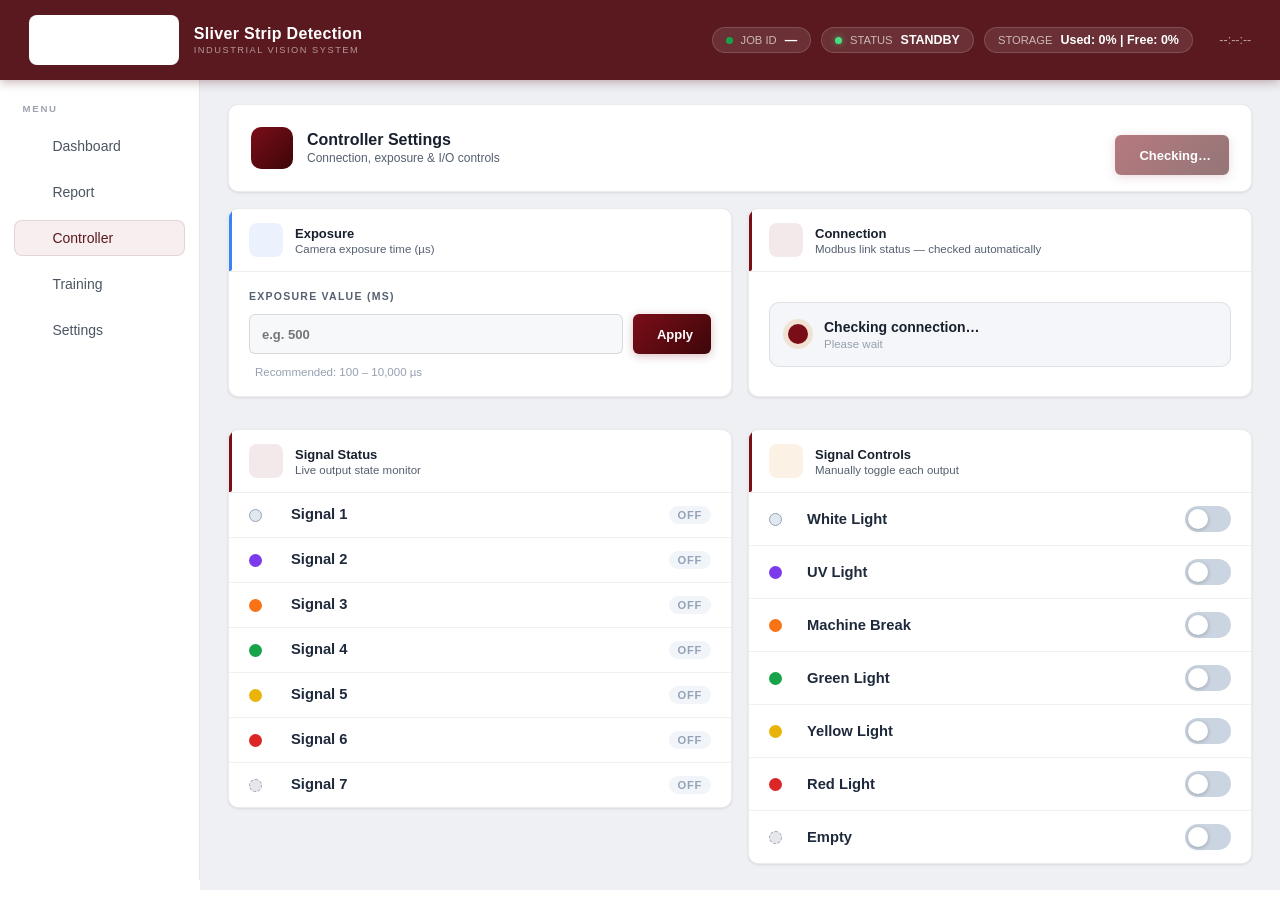
==== commit 25d0556a: "feat: add signal status management to bridge and controller - Introduced signal_status_signal in Bri" ====
--- a/templates/controller.html
+++ b/templates/controller.html
@@ -8,6 +8,150 @@
     <link rel="stylesheet" href="../static/css/controller.css" />
     <link rel="stylesheet" href="../static/css/style.css" />
     <script src="qrc:///qtwebchannel/qwebchannel.js"></script>
+    <style>
+      .sw {
+        opacity: 1;
+      }
+      /* ── Signal & Light Controls list ── */
+      .signal-list {
+        display: flex;
+        flex-direction: column;
+      }
+      .signal-row {
+        display: flex;
+        align-items: center;
+        justify-content: space-between;
+        padding: 13px 20px;
+        border-bottom: 1px solid rgba(0, 0, 0, 0.06);
+        transition: background 0.15s;
+        cursor: default;
+      }
+      .signal-row:last-child {
+        border-bottom: none;
+      }
+      .signal-row:hover {
+        background: rgba(0, 0, 0, 0.025);
+      }
+      .signal-row-left {
+        display: flex;
+        align-items: center;
+        gap: 14px;
+      }
+      .signal-dot {
+        width: 13px;
+        height: 13px;
+        border-radius: 50%;
+        flex-shrink: 0;
+        display: inline-block;
+        margin-right: 15px;
+      }
+      .signal-name {
+        font-size: 0.92rem;
+        font-weight: 600;
+        color: #1e293b;
+        line-height: 1.2;
+      }
+      .signal-key {
+        font-size: 0.72rem;
+        color: #94a3b8;
+        font-family: monospace;
+        margin-top: 2px;
+      }
+      .signal-row-right {
+        display: flex;
+        align-items: center;
+        gap: 12px;
+      }
+      /* Right card control rows */
+      .signal-ctrl-row {
+        display: flex;
+        align-items: center;
+        justify-content: space-between;
+        padding: 13px 20px;
+        border-bottom: 1px solid rgba(0, 0, 0, 0.06);
+      }
+      .signal-ctrl-row:last-child {
+        border-bottom: none;
+      }
+      .signal-ctrl-row:hover {
+        background: rgba(0, 0, 0, 0.025);
+      }
+      .signal-ctrl-name {
+        display: flex;
+        align-items: center;
+        gap: 10px;
+        font-size: 0.92rem;
+        font-weight: 600;
+        color: #1e293b;
+      }
+      .signal-badge {
+        font-size: 0.7rem;
+        font-weight: 700;
+        letter-spacing: 0.06em;
+        padding: 3px 9px;
+        border-radius: 20px;
+        min-width: 38px;
+        text-align: center;
+        transition:
+          background 0.2s,
+          color 0.2s;
+      }
+      .signal-badge.off {
+        background: #f1f5f9;
+        color: #94a3b8;
+      }
+      .signal-badge.on {
+        background: #dcfce7;
+        color: #16a34a;
+      }
+
+      /* ── Toggle switch explicit colors for signal control card ── */
+      #signalControlCard .sw {
+        position: relative;
+        display: inline-block;
+        width: 46px;
+        height: 26px;
+        flex-shrink: 0;
+        cursor: pointer;
+      }
+      #signalControlCard .sw input {
+        opacity: 0;
+        width: 0;
+        height: 0;
+        position: absolute;
+      }
+      #signalControlCard .sw-track {
+        position: absolute;
+        inset: 0;
+        border-radius: 999px;
+        background: #cbd5e1;
+        transition: background 0.22s;
+      }
+      #signalControlCard .sw-track::after {
+        content: "";
+        position: absolute;
+        top: 3px;
+        left: 3px;
+        width: 20px;
+        height: 20px;
+        border-radius: 50%;
+        background: #ffffff;
+        box-shadow: 0 1px 4px rgba(0, 0, 0, 0.25);
+        transition: transform 0.22s;
+      }
+      #signalControlCard .sw input:checked ~ .sw-track {
+        background: #16a34a;
+      }
+      #signalControlCard .sw input:checked ~ .sw-track::after {
+        transform: translateX(20px);
+      }
+      #signalControlCard .sw.on .sw-track {
+        background: #16a34a;
+      }
+      #signalControlCard .sw.on .sw-track::after {
+        transform: translateX(20px);
+      }
+    </style>
   </head>
 
   <body>
@@ -57,25 +201,20 @@
         <div class="hdr-clock" id="clock">--:--:--</div>
       </header>
 
-      <div class="body-wrap ">
+      <div class="body-wrap">
         <!-- ═══ SIDEBAR ═══ -->
         <aside>
           <div class="sec-lbl">Menu</div>
-          <a href="index.html" class="nav-btn  " id="menuDashboard">
+          <a href="index.html" class="nav-btn" id="menuDashboard">
             <i class="fa-solid fa-gauge"></i> Dashboard
           </a>
           <div class="nav-btn" onclick="bridge?.goReport()" id="menuReport">
             <i class="fas fa-file-lines"></i> Report
           </div>
-          <a class="nav-btn active"  href="controller.html">
+          <a class="nav-btn active" href="controller.html">
             <i class="fas fa-sliders"></i> Controller
           </a>
-          <a
-            href="training.html"
-         
-            class="nav-btn"
-            id="menuTraining"
-          >
+          <a href="training.html" class="nav-btn" id="menuTraining">
             <i class="fas fa-graduation-cap"></i> Training
           </a>
           <a class="nav-btn" href="settings.html">
@@ -209,6 +348,284 @@
               </div>
             </div>
           </div>
+
+          <!-- ④ SIGNAL CARDS — Status (left) + Controls (right) -->
+          <div class="ctrl-grid-2" style="align-items: start">
+            <!-- LEFT: Status Card -->
+            <div class="ctrl-card" id="signalStatusCard">
+              <div class="ctrl-card-head accent-brand">
+                <div class="ctrl-card-head-icon">
+                  <i class="fa-solid fa-signal"></i>
+                </div>
+                <div>
+                  <div class="ctrl-card-title">Signal Status</div>
+                  <div class="ctrl-card-desc">Live output state monitor</div>
+                </div>
+              </div>
+              <div class="ctrl-card-body" style="padding: 0">
+                <div class="signal-list">
+                  <div class="signal-row" id="signal1Card" data-on="false">
+                    <div class="signal-row-left">
+                      <span
+                        class="signal-dot"
+                        style="background: #e2e8f0; border: 1.5px solid #94a3b8"
+                      ></span>
+                      <div>
+                        <div class="signal-name">Signal 1</div>
+                      </div>
+                    </div>
+                    <span class="signal-badge off" id="signal1Badge"
+                      >OFF</span
+                    >
+                  </div>
+
+                  <div class="signal-row" id="signal2Card" data-on="false">
+                    <div class="signal-row-left">
+                      <span
+                        class="signal-dot"
+                        style="background: #7c3aed"
+                      ></span>
+                      <div>
+                        <div class="signal-name">Signal 2</div>
+                      </div>
+                    </div>
+                    <span class="signal-badge off" id="signal2Badge">OFF</span>
+                  </div>
+
+                  <div class="signal-row" id="signal3Card" data-on="false">
+                    <div class="signal-row-left">
+                      <span
+                        class="signal-dot"
+                        style="background: #f97316"
+                      ></span>
+                      <div>
+                        <div class="signal-name">Signal 3</div>
+                      </div>
+                    </div>
+                    <span class="signal-badge off" id="signal3Badge"
+                      >OFF</span
+                    >
+                  </div>
+
+                  <div class="signal-row" id="signal4Card" data-on="false">
+                    <div class="signal-row-left">
+                      <span
+                        class="signal-dot"
+                        style="background: #16a34a"
+                      ></span>
+                      <div>
+                        <div class="signal-name">Signal 4</div>
+                      </div>
+                    </div>
+                    <span class="signal-badge off" id="signal4Badge"
+                      >OFF</span
+                    >
+                  </div>
+
+                  <div class="signal-row" id="signal5Card" data-on="false">
+                    <div class="signal-row-left">
+                      <span
+                        class="signal-dot"
+                        style="background: #eab308"
+                      ></span>
+                      <div>
+                        <div class="signal-name">Signal 5</div>
+                      </div>
+                    </div>
+                    <span class="signal-badge off" id="signal5Badge"
+                      >OFF</span
+                    >
+                  </div>
+
+                  <div class="signal-row" id="signal6Card" data-on="false">
+                    <div class="signal-row-left">
+                      <span
+                        class="signal-dot"
+                        style="background: #dc2626"
+                      ></span>
+                      <div>
+                        <div class="signal-name">Signal 6</div>
+                      </div>
+                    </div>
+                    <span class="signal-badge off" id="signal6Badge">OFF</span>
+                  </div>
+
+                  <div class="signal-row" id="signal7Card" data-on="false">
+                    <div class="signal-row-left">
+                      <span
+                        class="signal-dot"
+                        style="
+                          background: #e5e7eb;
+                          border: 1.5px dashed #9ca3af;
+                        "
+                      ></span>
+                      <div>
+                        <div class="signal-name">Signal 7</div>
+                      </div>
+                    </div>
+                    <span class="signal-badge off" id="signal7Badge">OFF</span>
+                  </div>
+                </div>
+                <!-- end .signal-list -->
+              </div>
+            </div>
+            <!-- end LEFT card -->
+
+            <!-- RIGHT: Toggle Controls Card -->
+            <div class="ctrl-card" id="signalControlCard">
+              <div class="ctrl-card-head accent-amber">
+                <div class="ctrl-card-head-icon">
+                  <i class="fa-solid fa-tower-broadcast"></i>
+                </div>
+                <div>
+                  <div class="ctrl-card-title">Signal Controls</div>
+                  <div class="ctrl-card-desc">Manually toggle each output</div>
+                </div>
+              </div>
+              <div class="ctrl-card-body" style="padding: 0">
+                <div class="signal-list">
+                  <div class="signal-ctrl-row">
+                    <div class="signal-ctrl-name">
+                      <span
+                        class="signal-dot"
+                        style="background: #e2e8f0; border: 1.5px solid #94a3b8"
+                      ></span>
+                      White Light
+                    </div>
+                    <label class="sw">
+                      <input
+                        type="checkbox"
+                        id="whitelightToggle"
+                        data-signal="whitelight"
+                        data-fn="setWhiteLight"
+                      />
+                      <span class="sw-track"></span>
+                    </label>
+                  </div>
+
+                  <div class="signal-ctrl-row">
+                    <div class="signal-ctrl-name">
+                      <span
+                        class="signal-dot"
+                        style="background: #7c3aed"
+                      ></span>
+                      UV Light
+                    </div>
+                    <label class="sw">
+                      <input
+                        type="checkbox"
+                        id="uvlightToggle"
+                        data-signal="uvlight"
+                        data-fn="setUVLight2"
+                      />
+                      <span class="sw-track"></span>
+                    </label>
+                  </div>
+
+                  <div class="signal-ctrl-row">
+                    <div class="signal-ctrl-name">
+                      <span
+                        class="signal-dot"
+                        style="background: #f97316"
+                      ></span>
+                      Machine Break
+                    </div>
+                    <label class="sw">
+                      <input
+                        type="checkbox"
+                        id="machinebreakToggle"
+                        data-signal="machinebreak"
+                        data-fn="setMachineBreak"
+                      />
+                      <span class="sw-track"></span>
+                    </label>
+                  </div>
+
+                  <div class="signal-ctrl-row">
+                    <div class="signal-ctrl-name">
+                      <span
+                        class="signal-dot"
+                        style="background: #16a34a"
+                      ></span>
+                      Green Light
+                    </div>
+                    <label class="sw">
+                      <input
+                        type="checkbox"
+                        id="greenlightToggle"
+                        data-signal="greenlight"
+                        data-fn="setGreenLight"
+                      />
+                      <span class="sw-track"></span>
+                    </label>
+                  </div>
+
+                  <div class="signal-ctrl-row">
+                    <div class="signal-ctrl-name">
+                      <span
+                        class="signal-dot"
+                        style="background: #eab308"
+                      ></span>
+                      Yellow Light
+                    </div>
+                    <label class="sw">
+                      <input
+                        type="checkbox"
+                        id="yellowlightToggle"
+                        data-signal="yellowlight"
+                        data-fn="setYellowLight"
+                      />
+                      <span class="sw-track"></span>
+                    </label>
+                  </div>
+
+                  <div class="signal-ctrl-row">
+                    <div class="signal-ctrl-name">
+                      <span
+                        class="signal-dot"
+                        style="background: #dc2626"
+                      ></span>
+                      Red Light
+                    </div>
+                    <label class="sw">
+                      <input
+                        type="checkbox"
+                        id="redlightToggle"
+                        data-signal="redlight"
+                        data-fn="setRedLight"
+                      />
+                      <span class="sw-track"></span>
+                    </label>
+                  </div>
+
+                  <div class="signal-ctrl-row">
+                    <div class="signal-ctrl-name">
+                      <span
+                        class="signal-dot"
+                        style="
+                          background: #e5e7eb;
+                          border: 1.5px dashed #9ca3af;
+                        "
+                      ></span>
+                      Empty
+                    </div>
+                    <label class="sw">
+                      <input
+                        type="checkbox"
+                        id="emptyToggle"
+                        data-signal="empty"
+                        data-fn="setEmpty"
+                      />
+                      <span class="sw-track"></span>
+                    </label>
+                  </div>
+                </div>
+                <!-- end .signal-list -->
+              </div>
+            </div>
+            <!-- end RIGHT card -->
+          </div>
+          <!-- end signal ctrl-grid-2 -->
 
           <!-- ④ MANUAL CONTROLS — 6 toggles -->
           <div id="manualSection" class="hidden-section">
@@ -651,4 +1068,4 @@
     <script src="../static/script/controller.js"></script>
     <script src="../static/script/settings_common.js"></script>
   </body>
-</html>
+</html>
